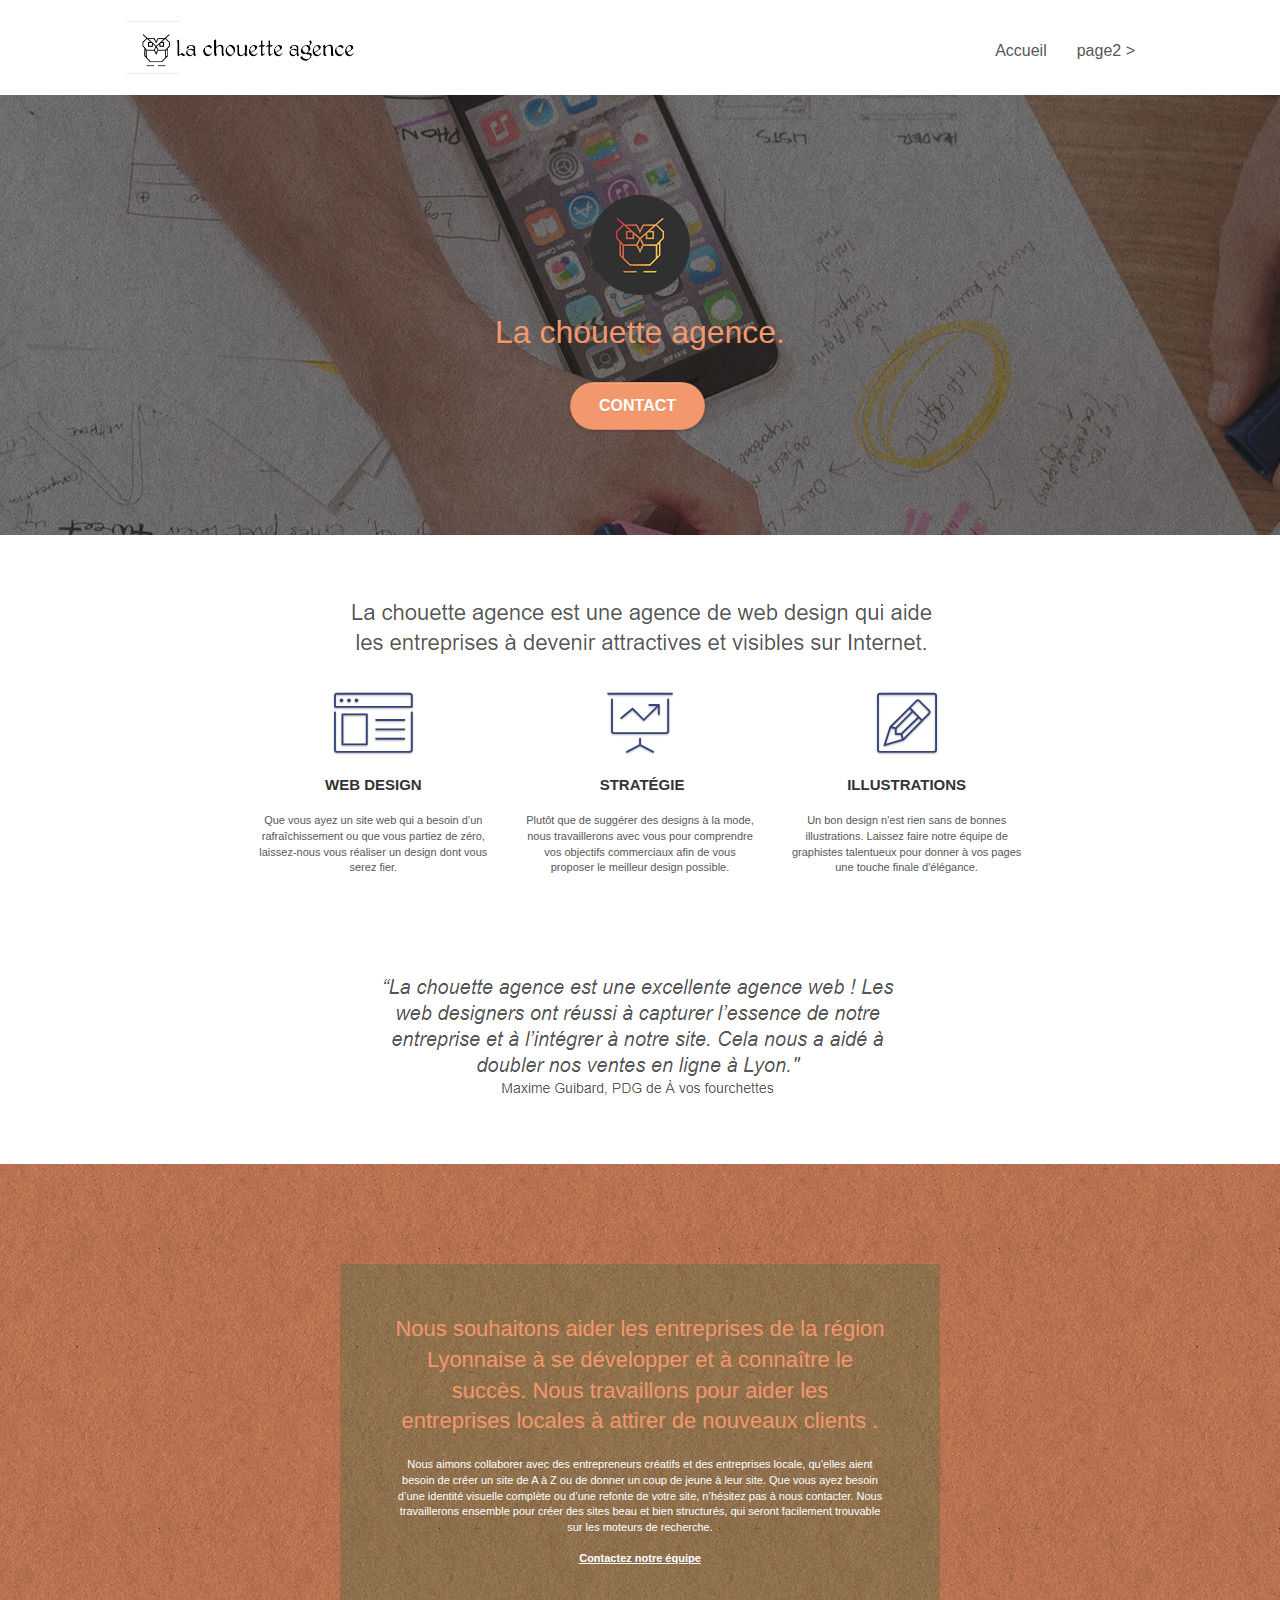
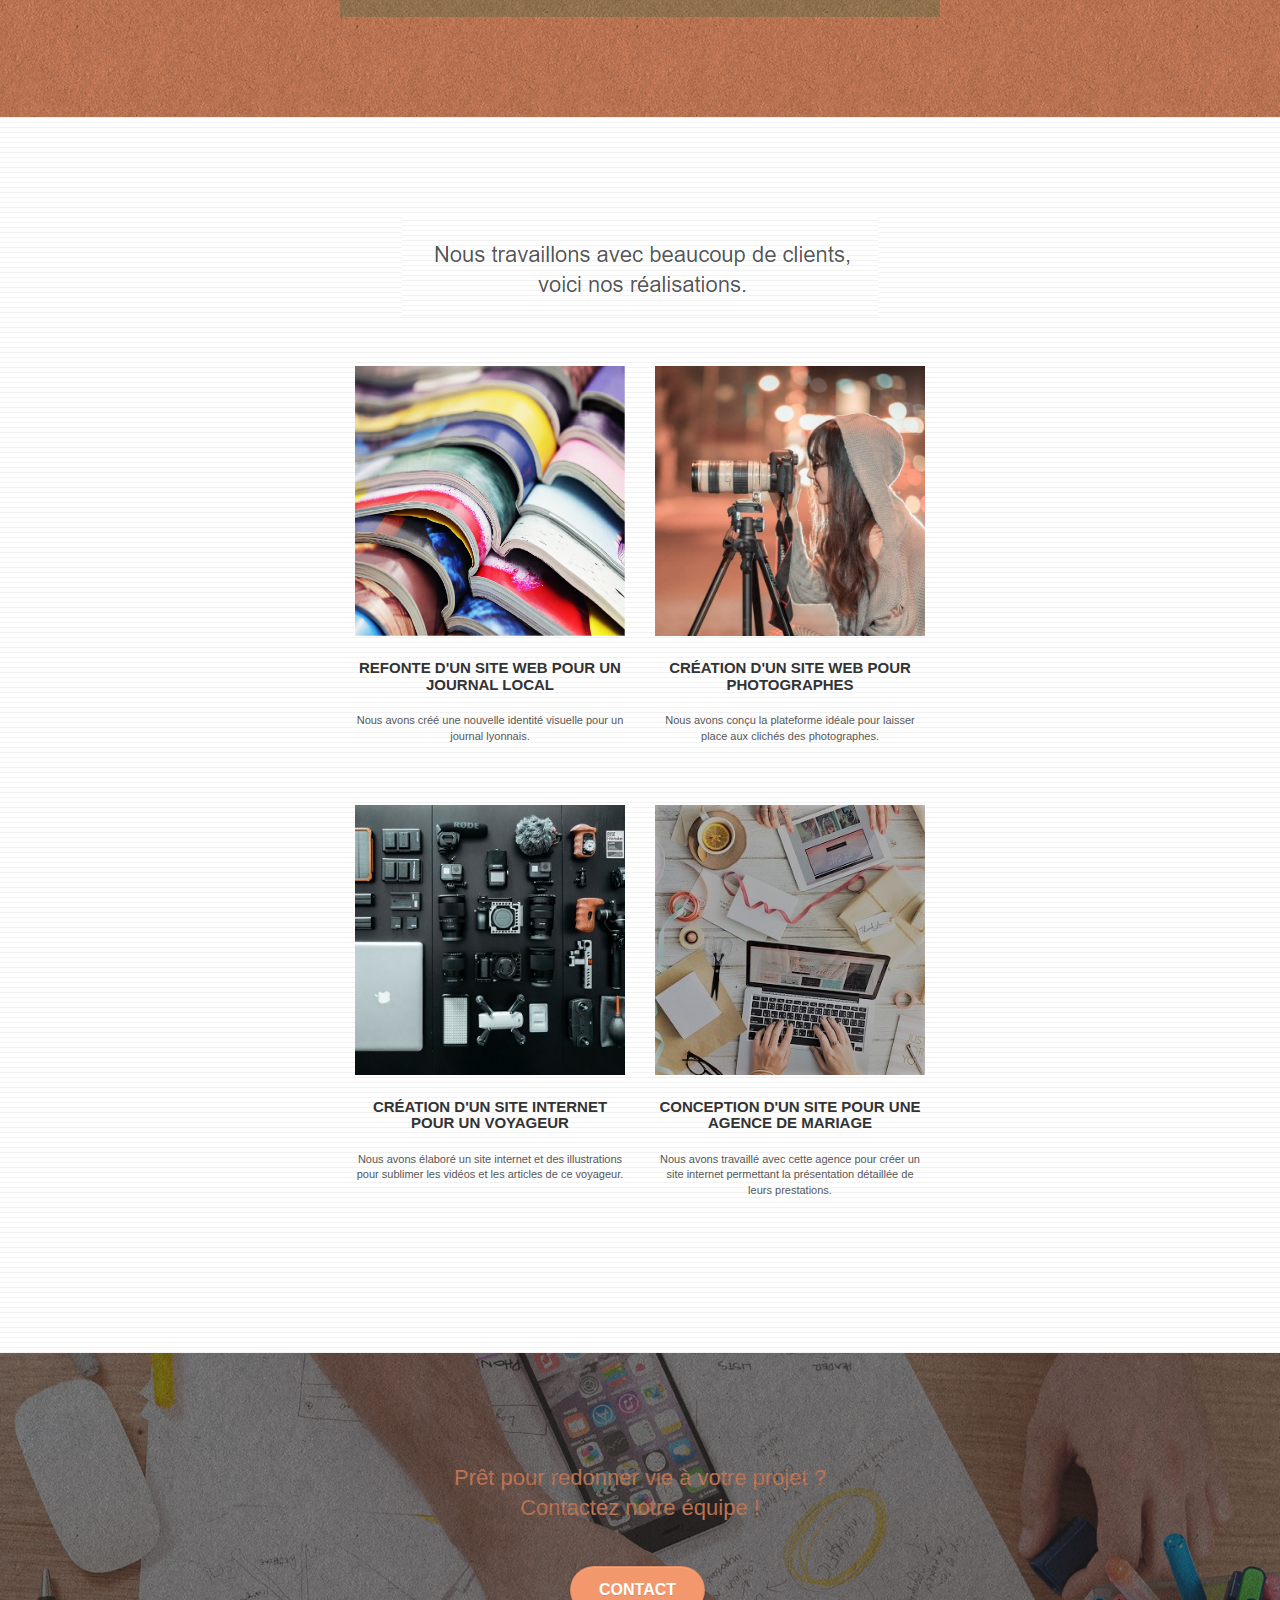
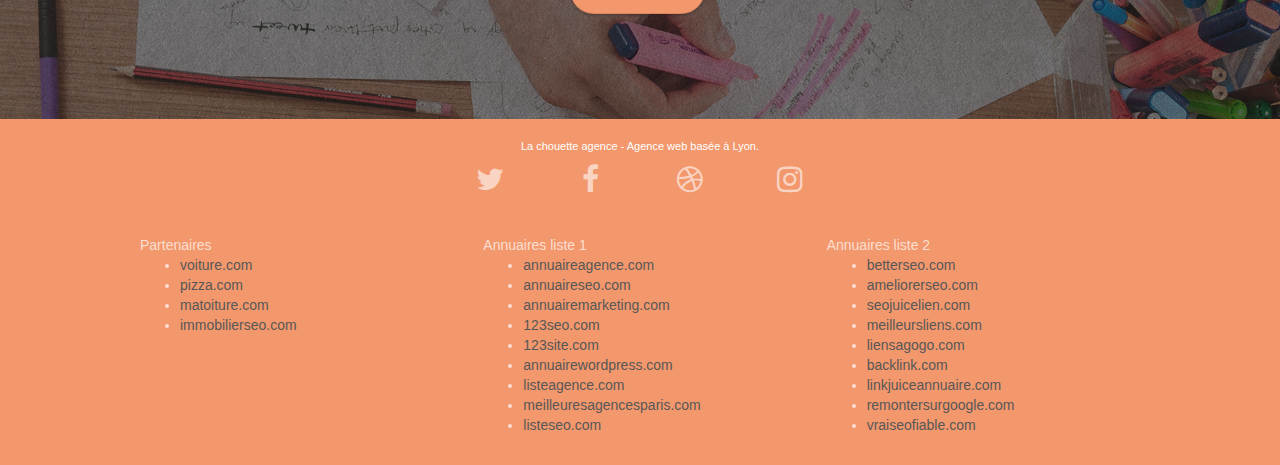
==== index.html @ df6744e2 "initialisation du projet existant" ====
<!doctype html>
<html lang="Default">
<head>
    <meta charset="utf-8">
    <meta name="keywords" content="seo, google, site web, site internet, agence design paris, agence design, agence design,agence design,agence design,agence design,agence design,agence design,agence design,agence design">
    <meta name="description" content="">
    <meta name="viewport" content="width=device-width, initial-scale=1.0, viewport-fit=cover">
    <link rel="shortcut icon" type="image/png" href="favicon.jpg">
    
	<link rel="stylesheet" type="text/css" href="./css/bootstrap.css">
	<link rel="stylesheet" type="text/css" href="style.css">
	<link rel="stylesheet" type="text/css" href="./css/font-awesome.css">
	<link rel="stylesheet" type="text/css" href="./css/et-line.css">
	
    
	<script src="./js/jquery-2.1.0.js"></script>
	<script src="./js/bootstrap.js"></script>
	<script src="./js/blocs.js"></script>
	<script src="./js/jquery.touchSwipe.js" defer></script>
	<script src="./js/gmaps.js"></script>

    <title>.</title>

    
<!-- Analytics -->
 
<!-- Analytics END -->
    
</head>
<body>
<!-- Principal conteneur -->
<div class="page-container">
    
<!-- bloc-0 -->
<div class="bloc bgc-white l-bloc " id="bloc-0">
	<div class="container bloc-sm">

		<nav class="navbar row">
			<div class="navbar-header">
				<div class="keywords" style="color:#cccccc;font-size:1px;">Agence web à paris, stratégie web, web design, illustrations, design de site web, site web, web, internet, site internet, site</div>
				<a class="navbar-brand" href="index.html"><img src="img/la-chouette-agence.png" alt="paris web design logo agence web meilleure agence" height="40" /></a>
				<div class="keywords" style="color:#cccccc;font-size:1px;">Agence web à paris, stratégie web, web design, illustrations, design de site web, site web, web, internet, site internet, site</div>
				<button id="nav-toggle" type="button" class="ui-navbar-toggle navbar-toggle" data-toggle="collapse" data-target=".navbar-1">
					<span class="sr-only">Toggle navigation</span><span class="icon-bar"></span><span class="icon-bar"></span><span class="icon-bar"></span>
				</button>
			</div>
			<div class="collapse navbar-collapse navbar-1 special-dropdown-nav">
				<ul class="site-navigation nav navbar-nav">
					<li>
						<a href="index.html">Accueil</a>
					</li>
					<li>
					</li>
					<li>
						<a href="page2.html">page2 &gt;</a>
					</li>
				</ul>
			</div>
		</nav>
	</div>
</div>
<!-- bloc-0 END -->

<!-- bloc-1-presentation -->
<div class="bloc bgc-dark-slate-blue bg-banniere d-bloc bg-t-edge bloc-bg-texture texture-paper b-parallax" id="bloc-1-hero">
	<div class="container bloc-lg">
		<div class="row tight-width-whitespace">
			<div class="col-sm-12">
				<img src="img/logo.png" class="center-block image-resize-mode" width="100" alt="La chouette agence, agence web paris, création logo paris" />
				<h1 class="text-center hero-bloc-text tc-white ">
					La chouette agence.
				</h1>
				<div class="text-center">
					<a href="page2.html" class="btn btn-lg btn-clean btn-rd cta-hero btn-atomic-tangerine" id="cta-hero">Contact</a>
				</div>
			</div>
		</div>
	</div>
</div>
<!-- bloc-1-presentation END -->

<!-- bloc-2-services -->
<div class="bloc bgc-white l-bloc" id="bloc-2-services">
	<div class="container bloc-md">
		<div class="row">
			<div class="col-sm-12 text-center">
				<img alt="agence web, agence web paris, web design paris, stratégie web" src="img/title.png" />
			</div>
		</div>
		<div class="row voffset-lg med-width-whitespace">
			<div class="col-sm-4">
				<div class="text-center">
					<span class="et-icon-browser sm-shadow icon-dark-slate-blue icons icon-lg"></span>
				</div>
				<h3 class="mg-md text-center">
					Web design
				</h3>
				<p class="text-center ">
					Que vous ayez un site web qui a besoin d&rsquo;un rafraîchissement ou que vous partiez de zéro, laissez-nous vous réaliser un design dont vous serez fier.
				</p>
			</div>
			<div class="col-sm-4">
				<div class="text-center">
					<span class="et-icon-presentation sm-shadow icon-dark-slate-blue icons icon-lg"></span>
				</div>
				<h3 class="mg-md text-center">
					&nbsp;Stratégie
				</h3>
				<p class="text-center ">
					Plutôt que de suggérer des designs à la mode, nous travaillerons avec vous pour comprendre vos objectifs commerciaux afin de vous proposer le meilleur design possible.<br>
				</p>
			</div>
			<div class="col-sm-4">
				<div class="text-center">
					<span class="et-icon-edit sm-shadow icon-dark-slate-blue icons icon-lg"></span>
				</div>
				<h3 class="mg-md text-center">
					Illustrations
				</h3>
				<p class="text-center ">
					Un bon design n'est rien sans de bonnes illustrations. Laissez faire notre équipe de graphistes talentueux pour donner à vos pages une touche finale d'élégance.
				</p>
			</div>
		</div>
		<div class="row voffset-lg voffset">
			<div class="col-xs-12 col-md-8 col-md-offset-2 text-center">
				<img alt="agence web, agence web paris, web design paris, stratégie web" src="img/citation.png" />

			</div>
		</div>
	</div>
</div>
<!-- bloc-2-services END -->

<!-- bloc-3-what-i-do -->
<div class="bloc tc-white bgc-atomic-tangerine bg-presentation d-bloc bloc-bg-texture texture-paper b-parallax" id="bloc-3-what-i-do">
	<div class="container bloc-lg">
		<div class="row tight-width-whitespace black-background">
			<div class="col-sm-12">
				<h2 class="mg-md text-center tc-white">
					Nous souhaitons aider les entreprises de la région Lyonnaise à se développer et à connaître le succès. Nous travaillons pour aider les entreprises locales à attirer de nouveaux clients .<br>
				</h2>
				<p class="text-center white">
					Nous aimons collaborer avec des entrepreneurs créatifs et des entreprises locale, qu’elles aient besoin de créer un site de A à Z ou de donner un coup de jeune à leur site. Que vous ayez besoin d’une identité visuelle complète ou d’une refonte de votre site, n’hésitez pas à nous contacter. Nous travaillerons ensemble pour créer des sites beau et bien structurés, qui seront facilement trouvable sur les moteurs de recherche. <br><br><a class="ltc-white bold-link" href="page2.html">Contactez notre équipe</a><br>
				</p>
			</div>
		</div>
	</div>
</div>
<!-- bloc-3-what-i-do END -->

<!-- bloc-4-portfolio -->
<div class="bloc bgc-white bg-lines-h2-bg bg-repeat l-bloc" id="bloc-4-portfolio">
	<div class="container bloc-lg">
		<div class="row">
			<div class="col-sm-12 text-center">
				<img alt="agence web, agence web paris, web design paris, stratégie web" src="img/title2.png" />
			</div>
		</div>
		<div class="row tight-width-whitespace portfolio-row">
			<div class="col-sm-6">
				<a href="#" data-lightbox="img/1.jpg" data-gallery-id="gallery-1" data-caption="Refonte d'un site web pour un journal local" data-frame="snapshot-lb"><img src="img/1.jpg" alt="paris web design logo agence web meilleure agence et refonte site web journal" class="img-responsive portfolio-thumb" /></a>
				<h3 class="mg-md text-center">
					Refonte d'un site web pour un journal local
				</h3>
				<p class="text-center">
					Nous avons créé une nouvelle identité visuelle pour un journal lyonnais.
				</p>
			</div>
			<div class="col-sm-6">
				<a href="#" data-lightbox="img/2.jpg" data-gallery-id="gallery-1" data-caption="Création d'un site web pour photographes" data-frame="snapshot-lb"><img src="img/2.jpg" class="img-responsive portfolio-thumb" alt="paris web design logo agence web meilleure agence, Création d'un site web pour photographes" /></a>
				<h3 class="mg-md text-center">
					Création d'un site web pour photographes
				</h3>
				<p class="text-center">
					Nous avons conçu la plateforme idéale pour laisser place aux clichés des photographes.
				</p>
			</div>
		</div>
		<div class="row tight-width-whitespace portfolio-row">
			<div class="col-sm-6">
				<a href="#" data-lightbox="img/3.bmp" data-gallery-id="gallery-1" data-caption="Création d'un site internet pour un voyageur" data-frame="snapshot-lb"><img src="img/3.bmp" class="img-responsive portfolio-thumb" alt="paris web design logo agence web meilleure agence, Création d'un site web pour voyageur"/></a>
				<h3 class="mg-md text-center">
					Création d'un site internet pour un voyageur
				</h3>
				<p class="text-center">
					Nous avons élaboré un site internet et des illustrations pour sublimer les vidéos et les articles de ce voyageur.
				</p>
			</div>
			<div class="col-sm-6">
				<a href="#" data-lightbox="img/4.bmp" data-gallery-id="gallery-1" data-caption="Conception d'un site pour une agence de mariage" data-frame="snapshot-lb"><img src="img/4.bmp" class="img-responsive portfolio-thumb" alt="paris web design logo agence web meilleure agence, Création d'un site web pour agence de mariage" /></a>
				<h3 class="mg-md text-center">
					Conception d'un site pour une agence de mariage
				</h3>
				<p class="text-center">
					Nous avons travaillé avec cette agence pour créer un site internet permettant la présentation détaillée de leurs prestations.
				</p>
			</div>
		</div>
	</div>
</div>
<!-- bloc-4-portfolio END -->

<!-- bloc-5-cta -->
<div class="bloc bgc-dark-slate-blue bg-banniere d-bloc bloc-bg-texture texture-paper" id="bloc-5-cta">
	<div class="container bloc-lg">
		<div class="row">
			<h2 class="mg-md text-center tc-white">
				Prêt pour redonner vie à votre projet ?<br>Contactez notre équipe !
			</h2>
			<div class="col-sm-12 text-center">
				<a href="page2.html" class="btn btn-atomic-tangerine btn-clean btn-rd btn-lg cta-hero">Contact</a>
			</div>
		</div>
	</div>
</div>
<!-- bloc-5-cta END -->

<!-- Footer - bloc-8 -->
<div class="bloc bgc-atomic-tangerine d-bloc" id="bloc-8">
	<div class="container bloc-sm">
		<div class="row">
			<div class="col-sm-12">
				<p class="text-center white">
					La chouette agence - Agence web basée à Lyon.<br>
				</p>
				<div class="row row-no-gutters social">
					<div class="col-sm-3">
						<div class="text-center">
							<a class="social" href="index.html"><span class="fa fa-twitter icon-md"></span></a>
						</div>
					</div>
					<div class="col-sm-3">
						<div class="text-center">
							<a class="social" href="index.html"><span class="fa fa-facebook icon-md"></span></a>
						</div>
					</div>
					<div class="col-sm-3">
						<div class="text-center">
							<a class="social" href="index.html"><span class="fa fa-dribbble icon-md"></span></a>
						</div>
					</div>
					<div class="col-sm-3">
						<div class="text-center">
							<a class="social" href="index.html"><span class="fa fa-instagram icon-md"></span></a>
						</div>
					</div>
					<div class="keywords" style="color:#F3976C;">Agence web à paris, stratégie web, web design, illustrations, design de site web, site web, web, internet, site internet, site</div>
				</div>
				<div class="row">
					<div class="col-sm-4">
						Partenaires
							<ul>
								<li><a href="voiture.com">voiture.com</a></li>
								<li><a href="pizza.com">pizza.com</a></li>
								<li><a href="matoiture.com">matoiture.com</a></li>
								<li><a href="immobilierseo.com">immobilierseo.com</a></li>
							</ul>		
					</div>
					<div class="col-sm-4">
						Annuaires liste 1
						<ul>
							<li><a href="annuaireagence.com">annuaireagence.com</a></li>
							<li><a href="annuaireseo.com">annuaireseo.com</a></li>
							<li><a href="annuairemarketing.com">annuairemarketing.com</a></li>
							<li><a href="123seoture.com">123seo.com</a></li>
							<li><a href="123site.com">123site.com</a></li>
							<li><a href="annuairewordpress.com">annuairewordpress.com</a></li>
							<li><a href="listeagence.com">listeagence.com</a></li>
							<li><a href="meilleuresagencesparis.com">meilleuresagencesparis.com</a></li>
							<li><a href="listeseo.com">listeseo.com</a></li>
						</ul>
					</div>
					<div class="col-sm-4">
						Annuaires liste 2
						<ul>
							<li><a href="betterseo.com">betterseo.com</a></li>
							<li><a href="ameliorerseo.com">ameliorerseo.com</a></li>
							<li><a href="seojuicelien.com">seojuicelien.com</a></li>
							<li><a href="meilleursliens.com">meilleursliens.com</a></li>
							<li><a href="liensagogo.com">liensagogo.com</a></li>
							<li><a href="backlink.com">backlink.com</a></li>
							<li><a href="linkjuiceannuaire.com">linkjuiceannuaire.com</a></li>
							<li><a href="remontersurgoogle.com">remontersurgoogle.com</a></li>
							<li><a href="vraiseofiable.com">vraiseofiable.com</a></li>
						</ul>
					</div>
				</div>
			</div>
		</div>
	</div>
</div>
<!-- Footer - bloc-8 END -->

</div>
<!-- Principal conteneur END -->
    

</body>
</html>
---- style.css ----
body {
    margin: 0;
    padding: 0;
    background: #FFF;
    overflow-x: hidden;
    -webkit-font-smoothing: antialiased;
    -moz-osx-font-smoothing: grayscale;
}

a,
button {
    transition: all .3s ease-in-out;
    outline: none!important;
}

a:hover {
    text-decoration: none;
    cursor: pointer;
}

#page-loading-blocs-notifaction {
    position: fixed;
    top: 0;
    bottom: 0;
    width: 100%;
    z-index: 100000;
    background: #FFFFFF url("img/pageload-spinner.gif") no-repeat center center;
}

.bloc {
    width: 100%;
    clear: both;
    background: 50% 50% no-repeat;
    padding: 0 50px;
    -webkit-background-size: cover;
    -moz-background-size: cover;
    -o-background-size: cover;
    background-size: cover;
    position: relative;
}

.bloc .container {
    padding-left: 0;
    padding-right: 0;
}

.bloc-lg {
    padding: 100px 50px;
}

.bloc-md {
    padding: 50px;
}

.bloc-sm {
    padding: 20px 50px;
}

.bg-center,
.bg-l-edge,
.bg-r-edge,
.bg-t-edge,
.bg-b-edge,
.bg-tl-edge,
.bg-bl-edge,
.bg-tr-edge,
.bg-br-edge,
.bg-repeat {
    -webkit-background-size: auto!important;
    -moz-background-size: auto!important;
    -o-background-size: auto!important;
    background-size: auto!important;
}

.bg-repeat {
    background: repeat;
}

.bg-t-edge {
    background: top no-repeat;
}

.bloc-bg-texture::before {
    content: "";
    background-size: 2px 2px;
    position: absolute;
    top: 0;
    bottom: 0;
    left: 0;
    right: 0;
}

.texture-paper::before {
    background: url("img/texture-paper.png");
    background-size: 280px 280px;
}

.b-parallax {
    background-attachment: fixed;
}

.d-bloc {
    color: rgba(255, 255, 255, .7);
}

.d-bloc button:hover {
    color: rgba(255, 255, 255, .9);
}

.d-bloc .icon-round,
.d-bloc .icon-square,
.d-bloc .icon-rounded,
.d-bloc .icon-semi-rounded-a,
.d-bloc .icon-semi-rounded-b {
    border-color: rgba(255, 255, 255, .9);
}

.d-bloc .divider-h span {
    border-color: rgba(255, 255, 255, .2);
}

.d-bloc .a-btn,
.d-bloc .navbar a,
.d-bloc .navbar-brand,
.d-bloc a .icon-sm,
.d-bloc a .icon-md,
.d-bloc a .icon-lg,
.d-bloc a .icon-xl,
.d-bloc h1 a,
.d-bloc h2 a,
.d-bloc h3 a,
.d-bloc h4 a,
.d-bloc h5 a,
.d-bloc h6 a,
.d-bloc p a {
    color: rgba(255, 255, 255, .6);
}

.d-bloc .a-btn:hover,
.d-bloc .navbar a:hover,
.d-bloc .navbar-brand:hover,
.d-bloc a:hover .icon-sm,
.d-bloc a:hover .icon-md,
.d-bloc a:hover .icon-lg,
.d-bloc a:hover .icon-xl,
.d-bloc h1 a:hover,
.d-bloc h2 a:hover,
.d-bloc h3 a:hover,
.d-bloc h4 a:hover,
.d-bloc h5 a:hover,
.d-bloc h6 a:hover,
.d-bloc p a:hover {
    color: rgba(255, 255, 255, 1);
}

.d-bloc .navbar-toggle .icon-bar {
    background: rgba(255, 255, 255, 1);
}

.d-bloc .btn-wire,
.d-bloc .btn-wire:hover {
    color: rgba(255, 255, 255, 1);
    border-color: rgba(255, 255, 255, 1);
}

.d-bloc .panel {
    color: rgba(0, 0, 0, .5);
}

.d-bloc .panel button:hover {
    color: rgba(0, 0, 0, .7);
}

.d-bloc .panel icon {
    border-color: rgba(0, 0, 0, .7);
}

.d-bloc .panel .divider-h span {
    border-color: rgba(0, 0, 0, .1);
}

.d-bloc .panel .a-btn {
    color: rgba(0, 0, 0, .6);
}

.d-bloc .panel .a-btn:hover {
    color: rgba(0, 0, 0, 1);
}

.d-bloc .panel .btn-wire,
.d-bloc .panel .btn-wire:hover {
    color: rgba(0, 0, 0, .7);
    border-color: rgba(0, 0, 0, .3);
}

.d-bloc .panel,
.l-bloc {
    color: rgba(0, 0, 0, .5);
}

.d-bloc .panel button:hover,
.l-bloc button:hover {
    color: rgba(0, 0, 0, .7);
}

.l-bloc .icon-round,
.l-bloc .icon-square,
.l-bloc .icon-rounded,
.l-bloc .icon-semi-rounded-a,
.l-bloc .icon-semi-rounded-b {
    border-color: rgba(0, 0, 0, .7);
}

.d-bloc .panel .divider-h span,
.l-bloc .divider-h span {
    border-color: rgba(0, 0, 0, .1);
}

.d-bloc .panel .a-btn,
.l-bloc .a-btn,
.l-bloc .navbar a,
.l-bloc .navbar-brand,
.l-bloc a .icon-sm,
.l-bloc a .icon-md,
.l-bloc a .icon-lg,
.l-bloc a .icon-xl,
.l-bloc h1 a,
.l-bloc h2 a,
.l-bloc h3 a,
.l-bloc h4 a,
.l-bloc h5 a,
.l-bloc h6 a,
.l-bloc p a {
    color: rgba(0, 0, 0, .6);
}

.d-bloc .panel .a-btn:hover,
.l-bloc .a-btn:hover,
.l-bloc .navbar a:hover,
.l-bloc .navbar-brand:hover,
.l-bloc a:hover .icon-sm,
.l-bloc a:hover .icon-md,
.l-bloc a:hover .icon-lg,
.l-bloc a:hover .icon-xl,
.l-bloc h1 a:hover,
.l-bloc h2 a:hover,
.l-bloc h3 a:hover,
.l-bloc h4 a:hover,
.l-bloc h5 a:hover,
.l-bloc h6 a:hover,
.l-bloc p a:hover {
    color: rgba(0, 0, 0, 1);
}

.l-bloc .navbar-toggle .icon-bar {
    color: rgba(0, 0, 0, .6);
}

.d-bloc .panel .btn-wire,
.d-bloc .panel .btn-wire:hover,
.l-bloc .btn-wire,
.l-bloc .btn-wire:hover {
    color: rgba(0, 0, 0, .7);
    border-color: rgba(0, 0, 0, .3);
}

.voffset {
    margin-top: 30px;
}

.voffset-lg {
    margin-top: 80px;
}

.row-no-gutters {
    margin-right: 0;
    margin-left: 0;
}

.row.row-no-gutters > [class^="col-"],
.row.row-no-gutters > [class*=" col-"] {
    padding-right: 0;
    padding-left: 0;
}

#bloc-1-hero h1 {
    font-size: 32px;
}

.navbar {
    margin-bottom: 0;
    z-index: 1;
}

.navbar-brand {
    height: auto;
    padding: 3px 15px;
    font-size: 25px;
    font-weight: normal;
    font-weight: 600;
    line-height: 44px;
}

.navbar-brand img {
    max-height: 200px;
    margin: 0 5px 0 0;
    display: inline;
}

.navbar-brand img[src$=svg] {
    min-width: 100px;
}

.nav-center .navbar-brand img {
    margin: 0;
}

.navbar .nav {
    padding-top: 2px;
    margin-right: -16px;
    float: right;
    z-index: 1;
}

.nav > li {
    float: left;
    margin-top: 4px;
    font-size: 16px;
}

.navbar-nav .open .dropdown-menu > li > a {
    text-align: inherit;
}

.nav > li a:hover,
.nav > li a:focus {
    background: transparent;
}

.navbar-toggle {
    margin: 10px 10px 0 0;
    border: 0px;
}

.navbar-toggle:hover {
    background: transparent!important;
}

.navbar-toggle .icon-bar {
    background-color: rgba(0, 0, 0, .5);
    width: 26px;
}

.nav-invert .navbar .nav {
    float: left;
}

.nav-invert .navbar-header,
.nav-invert .navbar-brand {
    float: right;
    position: relative;
    z-index: 2;
}

@media (min-width: 768px) {
    .site-navigation {
        position: absolute;
        top: 50%;
        right: 20px;
        transform: translate(0, -50%);
        -webkit-transform: translateY(-50%);
    }
    .nav > li .dropdown-menu a,
    .nav > li .dropdown-menu a:hover {
        color: #484848;
    }
    .nav-invert .site-navigation {
        left: 0;
        right: 0;
    }
    .nav-center {
        text-align: center;
    }
    .nav-center .navbar-header {
        width: 100%;
    }
    .nav-center .navbar-header,
    .nav-center .navbar-brand,
    .nav-center .nav > li {
        float: none;
        display: inline-block;
    }
    .nav-center .site-navigation {
        position: relative;
        width: 100%;
        right: 0;
        margin-right: 0px;
        margin-top: 20px;
    }
    .nav-center.mini-nav .navbar-toggle {
        float: none;
        margin: 10px auto 0;
    }
}

.nav > li > .dropdown a {
    background: none!important;
    display: block;
    padding: 14px 15px;
}

nav .caret {
    margin: 0 5px;
}

.dropdown-menu .dropdown-menu {
    top: -8px;
    left: 100%;
}

.dropdown-menu .dropmenu-flow-right {
    top: 100%;
    left: 0;
    margin-left: -1px;
    border-top-left-radius: 0;
    border-top-right-radius: 0;
}

.dropdown-menu .dropdown span {
    border: 4px solid black;
    border-top-color: transparent;
    border-right-color: transparent;
    border-bottom-color: transparent;
    margin: 6px -5px 0 0!important;
    float: right;
}

.mg-md {
    margin-top: 10px;
    margin-bottom: 20px;
}

.mg-lg {
    margin-top: 10px;
    margin-bottom: 40px;
}

.btn {
    margin: 0 5px 5px 0;
}

.btn.pull-right {
    margin: 0 0 5px 5px;
}

.btn-d,
.btn-d:hover,
.btn-d:focus {
    color: #FFF;
    background: rgba(0, 0, 0, .3);
}

button {
    outline: none!important;
}

.btn-rd {
    border-radius: 40px;
}

.btn-clean {
    border: 1px solid rgba(0, 0, 0, .08);
    border-bottom-color: rgba(0, 0, 0, .1);
    text-shadow: 0 1px 0 rgba(0, 0, 1, .1);
    box-shadow: 0 1px 3px rgba(0, 0, 1, .25), inset 0 1px 0 0 rgba(255, 255, 255, .15);
}

.icon-md {
    font-size: 30px!important;
}

.icon-lg {
    font-size: 60px!important;
}

.sm-shadow {
    text-shadow: 0 1px 2px rgba(0, 0, 0, .3);
}

.panel-sq,
.panel-sq .panel-heading,
.panel-sq .panel-footer {
    border-radius: 0;
}

.panel-rd {
    border-radius: 30px;
}

.panel-rd .panel-heading {
    border-radius: 29px 29px 0 0;
}

.panel-rd .panel-footer {
    border-radius: 0 0 29px 29px;
}

.form-control {
    border-color: rgba(0, 0, 0, .1);
    box-shadow: none;
}

.scrollToTop {
    width: 40px;
    height: 40px;
    position: fixed;
    bottom: 20px;
    right: 20px;
    opacity: 0;
    z-index: 500;
    transition: all .3s ease-in-out;
}

.scrollToTop span {
    margin-top: 6px;
}

.showScrollTop {
    font-size: 14px;
    opacity: 1;
}

a[data-lightbox] {
    position: relative;
    display: block;
    text-align: center;
}

a[data-lightbox]:hover::before {
    content: "+";
    font-family: "HelveticaNeue-Light", "Helvetica Neue Light", "Helvetica Neue", Helvetica, Arial;
    font-size: 32px;
    width: 50px;
    height: 50px;
    margin-left: -25px;
    border-radius: 50%;
    background: rgba(0, 0, 0, .6);
    color: #FFF;
    font-weight: 100;
    z-index: 1;
    position: absolute;
    top: 50%;
    transform: translateY(-50%);
    -webkit-transform: translateY(-50%);
}

a[data-lightbox]:hover img {
    opacity: 0.6;
    -webkit-animation-fill-mode: none;
    animation-fill-mode: none;
}

#lightbox-modal {
    display: flex;
    align-items: center;
}

#lightbox-modal .modal-dialog {
    width: 90%;
    max-width: 900px;
    margin: 0 auto 0;
}

#lightbox-modal .modal-dialog img {
    max-height: 90vh;
    margin: 0 auto;
}

.lightbox-caption {
    padding: 20px;
    color: #FFF;
    background: rgba(0, 0, 0, .5);
    position: absolute;
    left: 15px;
    right: 15px;
    bottom: 5px;
}

.close-lightbox {
    color: #FFF;
    font-size: 30px;
    position: absolute;
    top: 20px;
    right: 20px;
    z-index: 20;
    background: rgba(0, 0, 0, .5);
    border: none;
    line-height: 30px;
    padding: 0 9px 5px;
    opacity: 0.3;
}

.close-lightbox:hover,
.next-lightbox:hover,
.prev-lightbox:hover {
    opacity: 1.0;
    color: #FFF;
}

.next-lightbox,
.prev-lightbox {
    font-size: 20px;
    color: rgba(255, 255, 255, .9);
    background: rgba(0, 0, 0, .5);
    transition: all .2s ease-in-out;
    position: absolute;
    top: 45%;
    z-index: 1;
    opacity: 0.4;
}

.next-lightbox {
    padding: 6px 8px 1px 13px;
    right: 25px;
}

.prev-lightbox {
    padding: 6px 13px 1px 10px;
    left: 25px;
}

.snapshot-lb .modal-body {
    padding-bottom: 45px;
}

.snapshot-lb .lightbox-caption {
    padding: 0;
    color: rgba(0, 0, 0, .5);
    background: none;
}

h1,
h2,
h3,
h4,
h5,
h6,
p,
label,
.btn,
a {
    font-family: "helvetica";
    font-weight: 400;
    color: #575757!important;
}

.container {
    max-width: 1000px;
}

.hero-bloc-text {
    font-size: 38px;
}

.hero-bloc-text-sub {
    font-size: 36px;
}

.statement-bloc-text {
    line-height: 26px;
    font-style: italic;
    font-size: 20px;
    text-align: center;
    font-weight: lighter;
    max-width: 520px;
    margin: auto auto auto auto;
}

p {
    font-size: 11px;
}

.tight-width-whitespace {
    max-width: 600px;
    margin: auto auto auto auto;
}

.h1 {
    font-size: 20px;
    font-family: "Open Sans";
}

.cta-hero {
    margin-top: 22px;
    color: #FFFFFF!important;
    text-transform: uppercase;
    padding: 12px 28px 12px 28px;
    font-size: 16px;
    font-weight: 700;
}

.social {
    max-width: 400px;
    margin: auto auto auto auto;
}

h2 {
    font-size: 22px;
    line-height: 1.4em;
}

h3 {
    font-size: 15px;
    text-transform: uppercase;
    font-weight: 700;
    color: #333333!important;
}

.med-width-whitespace {
    max-width: 800px;
    margin: auto auto auto auto;
    box-shadow: 0px 0px 0px #000000;
}

h1 {
    color: #333333!important;
}

h4 {
    color: #333333!important;
}

.icons {
    margin-bottom: 14px;
    margin-top: 24px;
}

.white {
    color: #FFFFFF!important;
}

.portfolio-thumb {
    margin-bottom: 24px;
}

.portfolio-row {
    margin-bottom: 44px;
    margin-top: 50px;
}

.avatar {
    box-shadow: 0px 4px 9px rgba(0, 0, 0, 0.3);
}

.black-background {
    background-color: rgba(165, 147, 99, 0.7);
    padding: 40px 40px 40px 40px;
}

.bold-link {
    font-weight: 900;
    text-decoration: underline!important;
}

.bgc-white {
    background-color: #FFFFFF;
}

.bgc-dark-slate-blue {
    background-color: #364577;
}

.bgc-atomic-tangerine {
    background-color: #F3976C;
}

.tc-white {
    color: #F3976C!important;
}

.btn-atomic-tangerine {
    background: #F3976C;
    color: #FFFFFF!important;
}

.btn-atomic-tangerine:hover {
    background: #c27956!important;
    color: #FFFFFF!important;
}

.ltc-white {
    color: #FFFFFF!important;
}

.ltc-white:hover {
    color: #cccccc!important;
}

.ltc-atomic-tangerine {
    color: #F3976C!important;
}

.ltc-atomic-tangerine:hover {
    color: #c27956!important;
}

.icon-dark-slate-blue {
    color: #364577!important;
    border-color: #364577!important;
}

.bg-dots-bg {
    background-image: url("img/dots-bg.png");
}

.bg-lines-h2-bg {
    background-image: url("img/lines-h2-bg.png");
}

.bg-banniere {
    background-image: url("img/la-chouette-agence-banniere.jpg");
}

.bg-presentation {
    background-image: url("img/image-de-presentation.bmp");
}

@media (max-width: 1024px) {
    .bloc {
        padding-left: 20px;
        padding-right: 20px;
    }
    .bloc.full-width-bloc,
    .bloc-tile-2.full-width-bloc .container,
    .bloc-tile-3.full-width-bloc .container,
    .bloc-tile-4.full-width-bloc .container {
        padding-left: 0;
        padding-right: 0;
    }
}

@media (max-width: 992px) and (min-width: 768px) {
    .navbar .nav {
        max-width: 80%
    }
    .nav-center.navbar .nav {
        max-width: 100%
    }
}

@media only screen and (min-device-width: 768px) and (max-device-width: 1024px) and (orientation: landscape) {
    .b-parallax {
        background-attachment: scroll;
    }
}

@media only screen and (min-device-width: 1024px) and (max-device-width: 1366px) and (-webkit-min-device-pixel-ratio: 1.5) {
    .b-parallax {
        background-attachment: scroll;
    }
}

@media (max-width: 991px) {
    .container {
        width: 100%;
    }
    .b-parallax {
        background-attachment: scroll;
    }
    .page-container,
    #hero-bloc {
        overflow-x: hidden;
        position: relative;
    }
    .bloc {
        padding-left: constant(safe-area-inset-left);
        padding-right: constant(safe-area-inset-right);
    }
    .bloc-group,
    .bloc-group .bloc {
        display: block;
        width: 100%;
    }
    .bloc-fill-screen .fill-bloc-top-edge,
    .bloc-fill-screen .fill-bloc-bottom-edge {
        padding: 0 20px;
        padding-left: constant(safe-area-inset-left);
        padding-right: constant(safe-area-inset-right);
    }
}

@media (max-width: 767px) {
    .page-container {
        overflow-x: hidden;
        position: relative;
    }
    h1,
    h2,
    h3,
    h4,
    h5,
    h6,
    p,
    #disqus_thread {
        padding-left: 10px!important;
        padding-right: 10px!important;
    }
    .b-parallax {
        background-attachment: scroll;
    }
    .navbar .nav {
        padding-top: 0;
        border-top: 1px solid rgba(0, 0, 0, .2);
        float: none!important;
    }
    .navbar.row {
        margin-left: 0;
        margin-right: 0;
    }
    .site-navigation {
        position: inherit;
        transform: none;
        -webkit-transform: none;
        -ms-transform: none;
    }
    .nav > li {
        margin-top: 0;
        border-bottom: 1px solid rgba(0, 0, 0, .1);
        background: rgba(0, 0, 0, .05);
        text-align: left;
        padding-left: 15px;
        width: 100%;
    }
    .nav > li:hover {
        background: rgba(0, 0, 0, .08);
    }
    .dropdown .dropdown a .caret {
        float: none;
        margin: 5px 0 0 10px!important;
        border: 4px solid black;
        border-bottom-color: transparent;
        border-right-color: transparent;
        border-left-color: transparent;
    }
    #hero-bloc .navbar .nav {
        background: rgba(0, 0, 0, .8);
    }
    #hero-bloc .navbar .nav a {
        color: rgba(255, 255, 255, .6);
    }
    .hero {
        padding: 50px 0;
    }
    .hero-nav {
        left: -1px;
        right: -1px;
    }
    .navbar-collapse {
        padding: 0;
        overflow-x: hidden;
        -webkit-box-shadow: none;
        box-shadow: none;
    }
    .navbar-brand img {
        max-height: 40px;
        width: auto;
    }
    .nav-invert .navbar-header {
        float: none;
        width: 100%;
    }
    .nav-invert .navbar-toggle {
        float: left;
        margin-left: 10px;
    }
    .bloc {
        padding-left: 0;
        padding-right: 0;
    }
    .bloc-xxl,
    .bloc-xl,
    .bloc-lg {
        padding: 40px 0;
    }
    .bloc-sm,
    .bloc-md {
        padding-left: 0;
        padding-right: 0;
    }
    .bloc-tile-2 .container,
    .bloc-tile-3 .container,
    .bloc-tile-4 .container,
    .bloc-fill-screen .fill-bloc-top-edge,
    .bloc-fill-screen .fill-bloc-bottom-edge {
        padding-left: 0;
        padding-right: 0;
    }
    .a-block {
        padding: 0 10px;
    }
    .btn-dwn {
        display: none;
    }
    .voffset {
        margin-top: 5px;
    }
    .voffset-md {
        margin-top: 20px;
    }
    .voffset-lg {
        margin-top: 30px;
    }
    form {
        padding: 5px;
    }
    .close-lightbox {
        display: inline-block;
    }
    .blocsapp-device-iphone5 {
        background-size: 216px 425px;
        padding-top: 60px;
        width: 216px;
        height: 425px;
    }
    .blocsapp-device-iphone5 img {
        width: 180px;
        height: 320px;
    }
}

@media (max-width: 400px) {
    .bloc {
        padding-left: 0;
        padding-right: 0;
    }
}

@media (max-width: 767px) {
    .bloc-mob-center-text {
        text-align: center;
    }
}
---- css/et-line.css ----
@font-face {
    font-family: et-line;
    src: url(../fonts/et-line.eot);
    src: url(../fonts/et-line.eot?#iefix) format('embedded-opentype'), url(../fonts/et-line.woff) format('woff'), url(../fonts/et-line.ttf) format('truetype'), url(../fonts/et-line.svg#et-line) format('svg');
    font-weight: 400;
    font-style: normal
}

.et-icon-adjustments,
.et-icon-alarmclock,
.et-icon-anchor,
.et-icon-aperture,
.et-icon-attachment,
.et-icon-bargraph,
.et-icon-basket,
.et-icon-beaker,
.et-icon-bike,
.et-icon-book-open,
.et-icon-briefcase,
.et-icon-browser,
.et-icon-calendar,
.et-icon-camera,
.et-icon-caution,
.et-icon-chat,
.et-icon-circle-compass,
.et-icon-clipboard,
.et-icon-clock,
.et-icon-cloud,
.et-icon-compass,
.et-icon-desktop,
.et-icon-dial,
.et-icon-document,
.et-icon-documents,
.et-icon-download,
.et-icon-dribbble,
.et-icon-edit,
.et-icon-envelope,
.et-icon-expand,
.et-icon-facebook,
.et-icon-flag,
.et-icon-focus,
.et-icon-gears,
.et-icon-genius,
.et-icon-gift,
.et-icon-global,
.et-icon-globe,
.et-icon-googleplus,
.et-icon-grid,
.et-icon-happy,
.et-icon-hazardous,
.et-icon-heart,
.et-icon-hotairballoon,
.et-icon-hourglass,
.et-icon-key,
.et-icon-laptop,
.et-icon-layers,
.et-icon-lifesaver,
.et-icon-lightbulb,
.et-icon-linegraph,
.et-icon-linkedin,
.et-icon-lock,
.et-icon-magnifying-glass,
.et-icon-map,
.et-icon-map-pin,
.et-icon-megaphone,
.et-icon-mic,
.et-icon-mobile,
.et-icon-newspaper,
.et-icon-notebook,
.et-icon-paintbrush,
.et-icon-paperclip,
.et-icon-pencil,
.et-icon-phone,
.et-icon-picture,
.et-icon-pictures,
.et-icon-piechart,
.et-icon-presentation,
.et-icon-pricetags,
.et-icon-printer,
.et-icon-profile-female,
.et-icon-profile-male,
.et-icon-puzzle,
.et-icon-quote,
.et-icon-recycle,
.et-icon-refresh,
.et-icon-ribbon,
.et-icon-rss,
.et-icon-sad,
.et-icon-scissors,
.et-icon-scope,
.et-icon-search,
.et-icon-shield,
.et-icon-speedometer,
.et-icon-strategy,
.et-icon-streetsign,
.et-icon-tablet,
.et-icon-target,
.et-icon-telescope,
.et-icon-toolbox,
.et-icon-tools,
.et-icon-tools-2,
.et-icon-trophy,
.et-icon-tumblr,
.et-icon-twitter,
.et-icon-upload,
.et-icon-video,
.et-icon-wallet,
.et-icon-wine {
    font-family: et-line;
    speak: none;
    font-style: normal;
    font-weight: 400;
    font-variant: normal;
    text-transform: none;
    line-height: 1;
    -webkit-font-smoothing: antialiased;
    -moz-osx-font-smoothing: grayscale;
    display: inline-block
}

.et-icon-mobile:before {
    content: "\e000"
}

.et-icon-laptop:before {
    content: "\e001"
}

.et-icon-desktop:before {
    content: "\e002"
}

.et-icon-tablet:before {
    content: "\e003"
}

.et-icon-phone:before {
    content: "\e004"
}

.et-icon-document:before {
    content: "\e005"
}

.et-icon-documents:before {
    content: "\e006"
}

.et-icon-search:before {
    content: "\e007"
}

.et-icon-clipboard:before {
    content: "\e008"
}

.et-icon-newspaper:before {
    content: "\e009"
}

.et-icon-notebook:before {
    content: "\e00a"
}

.et-icon-book-open:before {
    content: "\e00b"
}

.et-icon-browser:before {
    content: "\e00c"
}

.et-icon-calendar:before {
    content: "\e00d"
}

.et-icon-presentation:before {
    content: "\e00e"
}

.et-icon-picture:before {
    content: "\e00f"
}

.et-icon-pictures:before {
    content: "\e010"
}

.et-icon-video:before {
    content: "\e011"
}

.et-icon-camera:before {
    content: "\e012"
}

.et-icon-printer:before {
    content: "\e013"
}

.et-icon-toolbox:before {
    content: "\e014"
}

.et-icon-briefcase:before {
    content: "\e015"
}

.et-icon-wallet:before {
    content: "\e016"
}

.et-icon-gift:before {
    content: "\e017"
}

.et-icon-bargraph:before {
    content: "\e018"
}

.et-icon-grid:before {
    content: "\e019"
}

.et-icon-expand:before {
    content: "\e01a"
}

.et-icon-focus:before {
    content: "\e01b"
}

.et-icon-edit:before {
    content: "\e01c"
}

.et-icon-adjustments:before {
    content: "\e01d"
}

.et-icon-ribbon:before {
    content: "\e01e"
}

.et-icon-hourglass:before {
    content: "\e01f"
}

.et-icon-lock:before {
    content: "\e020"
}

.et-icon-megaphone:before {
    content: "\e021"
}

.et-icon-shield:before {
    content: "\e022"
}

.et-icon-trophy:before {
    content: "\e023"
}

.et-icon-flag:before {
    content: "\e024"
}

.et-icon-map:before {
    content: "\e025"
}

.et-icon-puzzle:before {
    content: "\e026"
}

.et-icon-basket:before {
    content: "\e027"
}

.et-icon-envelope:before {
    content: "\e028"
}

.et-icon-streetsign:before {
    content: "\e029"
}

.et-icon-telescope:before {
    content: "\e02a"
}

.et-icon-gears:before {
    content: "\e02b"
}

.et-icon-key:before {
    content: "\e02c"
}

.et-icon-paperclip:before {
    content: "\e02d"
}

.et-icon-attachment:before {
    content: "\e02e"
}

.et-icon-pricetags:before {
    content: "\e02f"
}

.et-icon-lightbulb:before {
    content: "\e030"
}

.et-icon-layers:before {
    content: "\e031"
}

.et-icon-pencil:before {
    content: "\e032"
}

.et-icon-tools:before {
    content: "\e033"
}

.et-icon-tools-2:before {
    content: "\e034"
}

.et-icon-scissors:before {
    content: "\e035"
}

.et-icon-paintbrush:before {
    content: "\e036"
}

.et-icon-magnifying-glass:before {
    content: "\e037"
}

.et-icon-circle-compass:before {
    content: "\e038"
}

.et-icon-linegraph:before {
    content: "\e039"
}

.et-icon-mic:before {
    content: "\e03a"
}

.et-icon-strategy:before {
    content: "\e03b"
}

.et-icon-beaker:before {
    content: "\e03c"
}

.et-icon-caution:before {
    content: "\e03d"
}

.et-icon-recycle:before {
    content: "\e03e"
}

.et-icon-anchor:before {
    content: "\e03f"
}

.et-icon-profile-male:before {
    content: "\e040"
}

.et-icon-profile-female:before {
    content: "\e041"
}

.et-icon-bike:before {
    content: "\e042"
}

.et-icon-wine:before {
    content: "\e043"
}

.et-icon-hotairballoon:before {
    content: "\e044"
}

.et-icon-globe:before {
    content: "\e045"
}

.et-icon-genius:before {
    content: "\e046"
}

.et-icon-map-pin:before {
    content: "\e047"
}

.et-icon-dial:before {
    content: "\e048"
}

.et-icon-chat:before {
    content: "\e049"
}

.et-icon-heart:before {
    content: "\e04a"
}

.et-icon-cloud:before {
    content: "\e04b"
}

.et-icon-upload:before {
    content: "\e04c"
}

.et-icon-download:before {
    content: "\e04d"
}

.et-icon-target:before {
    content: "\e04e"
}

.et-icon-hazardous:before {
    content: "\e04f"
}

.et-icon-piechart:before {
    content: "\e050"
}

.et-icon-speedometer:before {
    content: "\e051"
}

.et-icon-global:before {
    content: "\e052"
}

.et-icon-compass:before {
    content: "\e053"
}

.et-icon-lifesaver:before {
    content: "\e054"
}

.et-icon-clock:before {
    content: "\e055"
}

.et-icon-aperture:before {
    content: "\e056"
}

.et-icon-quote:before {
    content: "\e057"
}

.et-icon-scope:before {
    content: "\e058"
}

.et-icon-alarmclock:before {
    content: "\e059"
}

.et-icon-refresh:before {
    content: "\e05a"
}

.et-icon-happy:before {
    content: "\e05b"
}

.et-icon-sad:before {
    content: "\e05c"
}

.et-icon-facebook:before {
    content: "\e05d"
}

.et-icon-twitter:before {
    content: "\e05e"
}

.et-icon-googleplus:before {
    content: "\e05f"
}

.et-icon-rss:before {
    content: "\e060"
}

.et-icon-tumblr:before {
    content: "\e061"
}

.et-icon-linkedin:before {
    content: "\e062"
}

.et-icon-dribbble:before {
    content: "\e063"
}
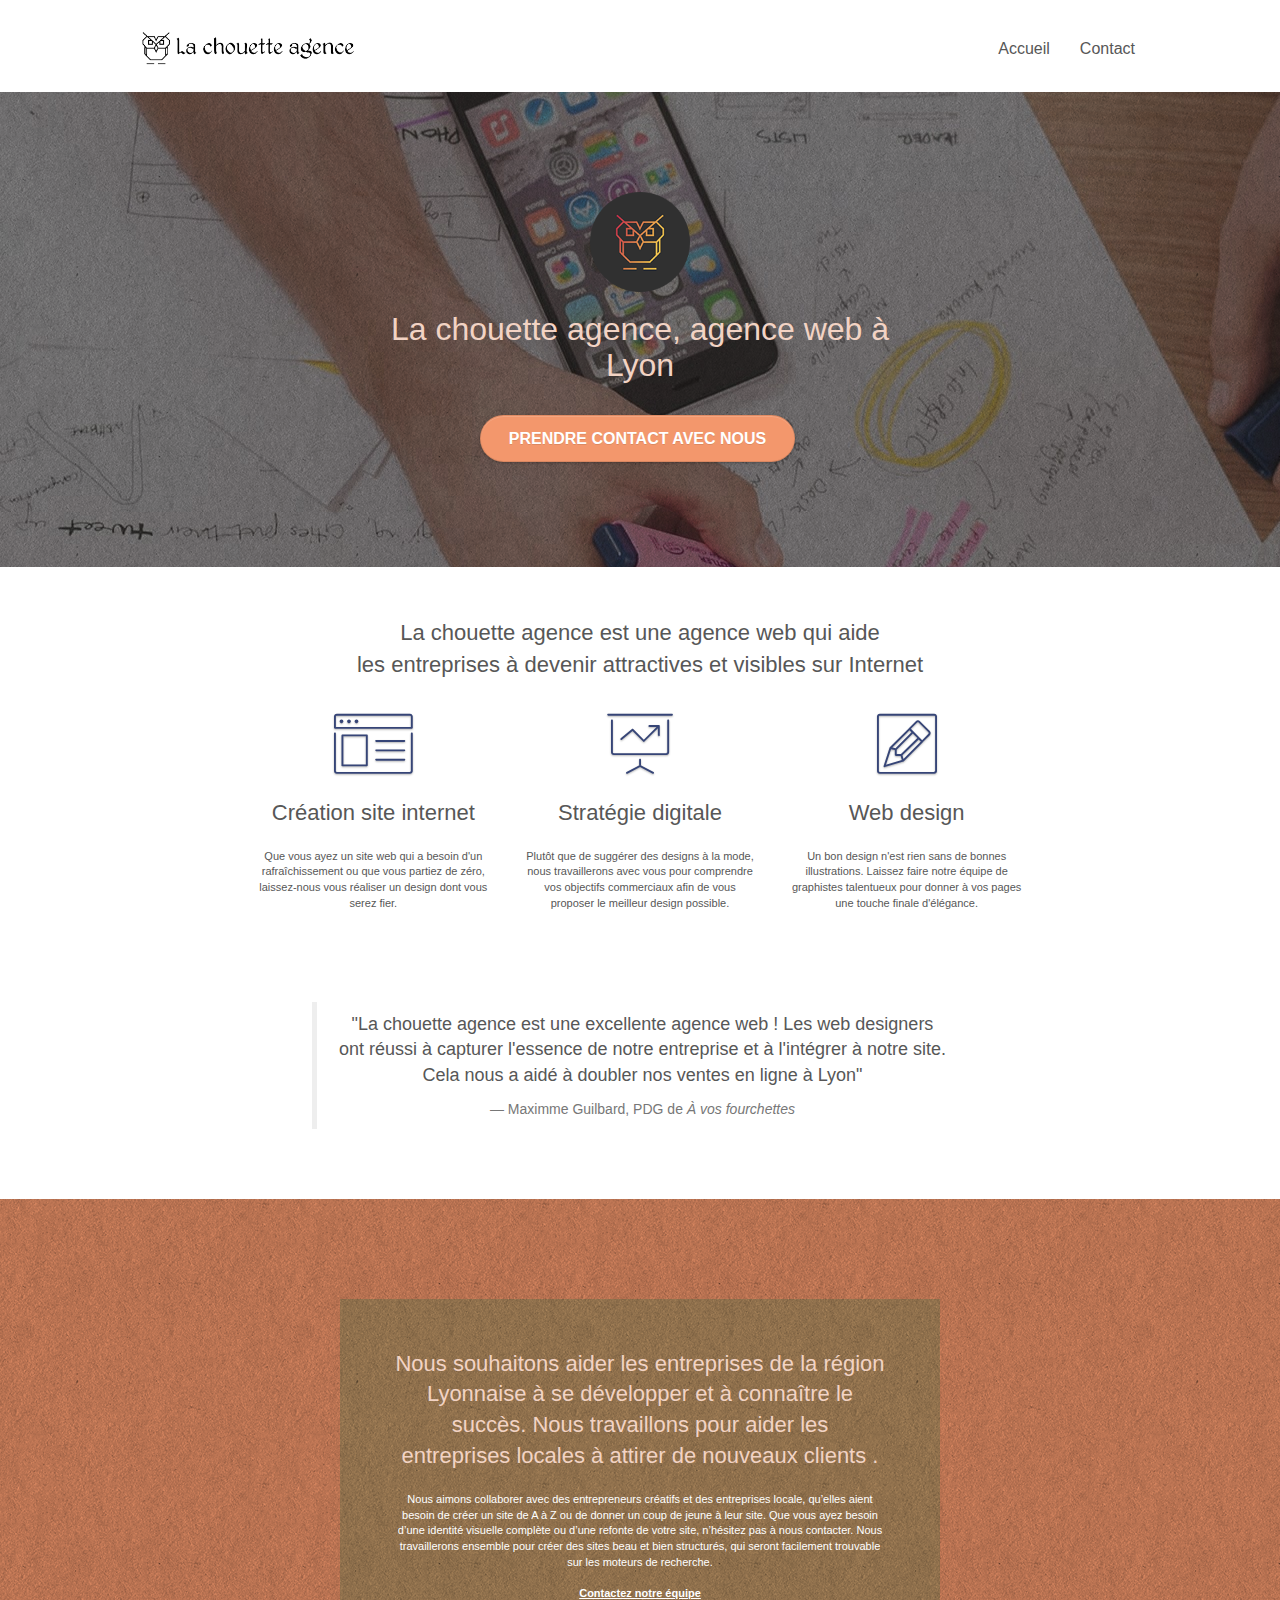
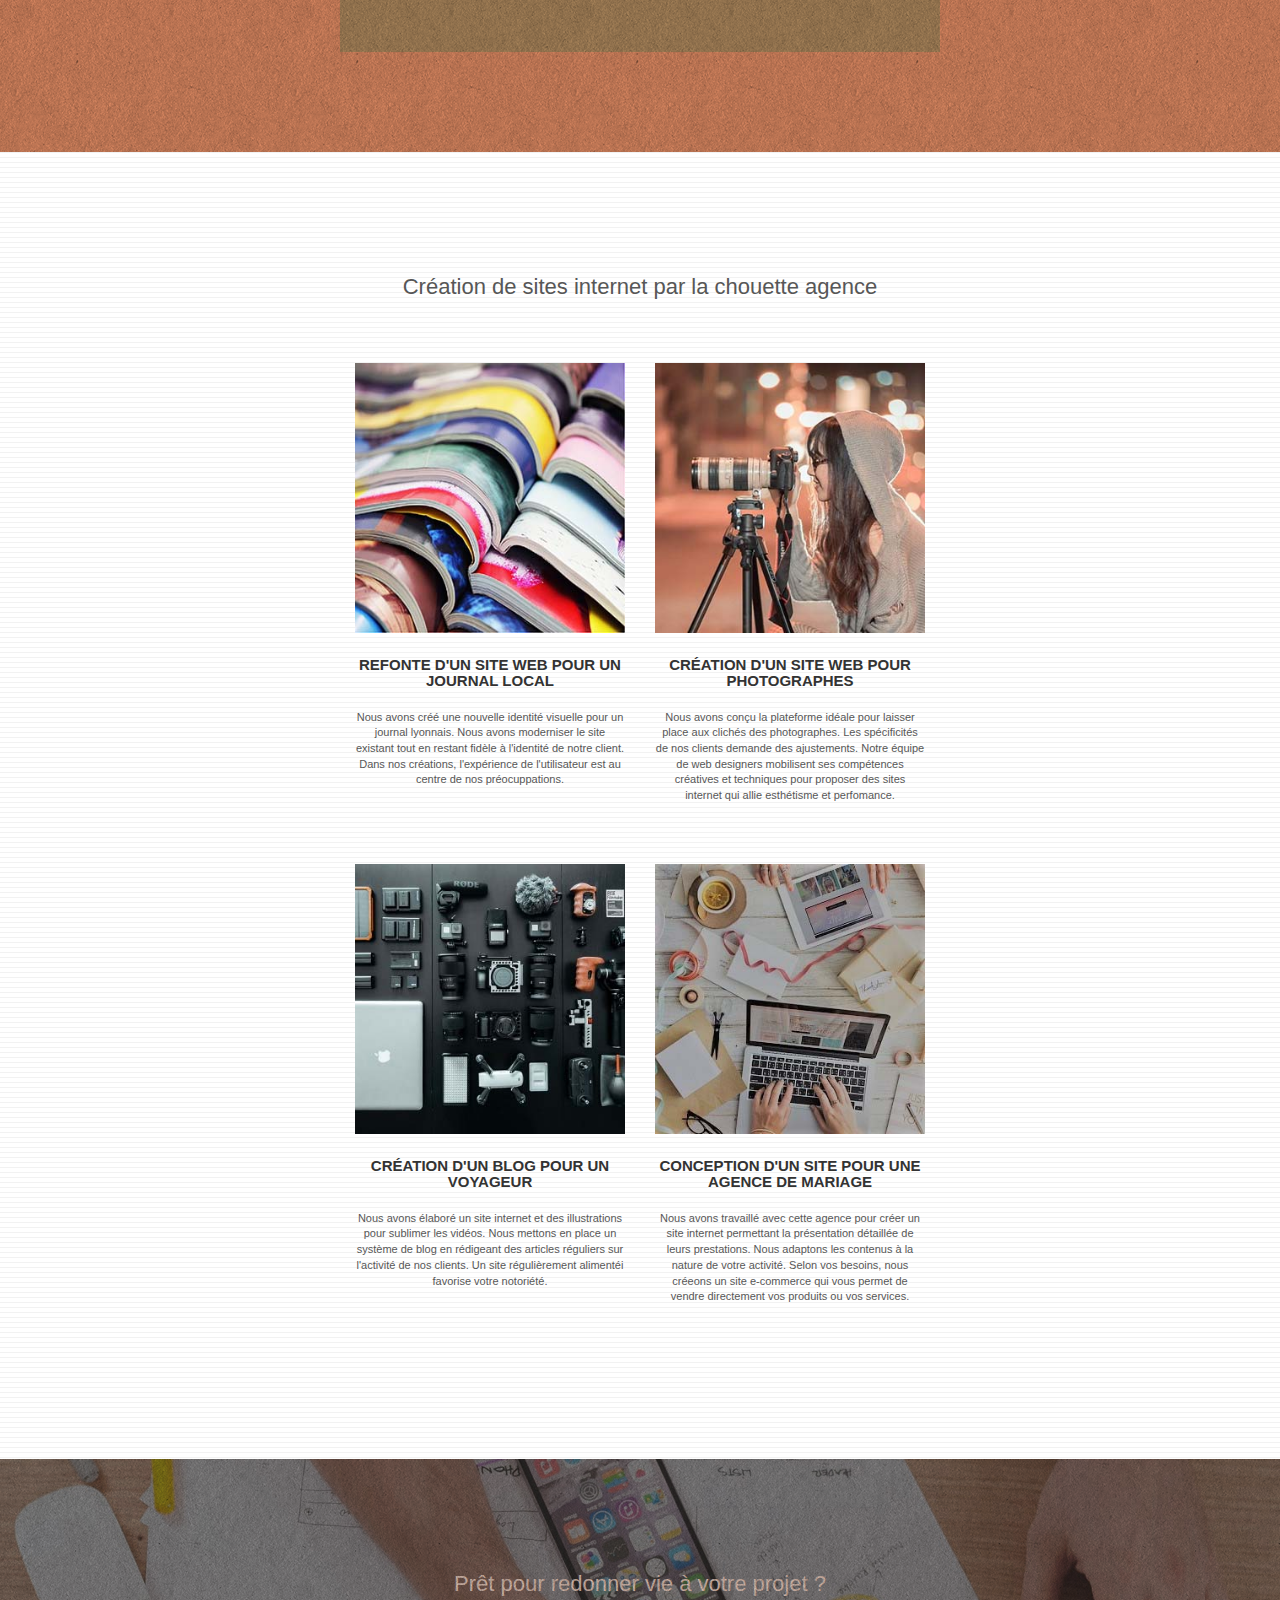
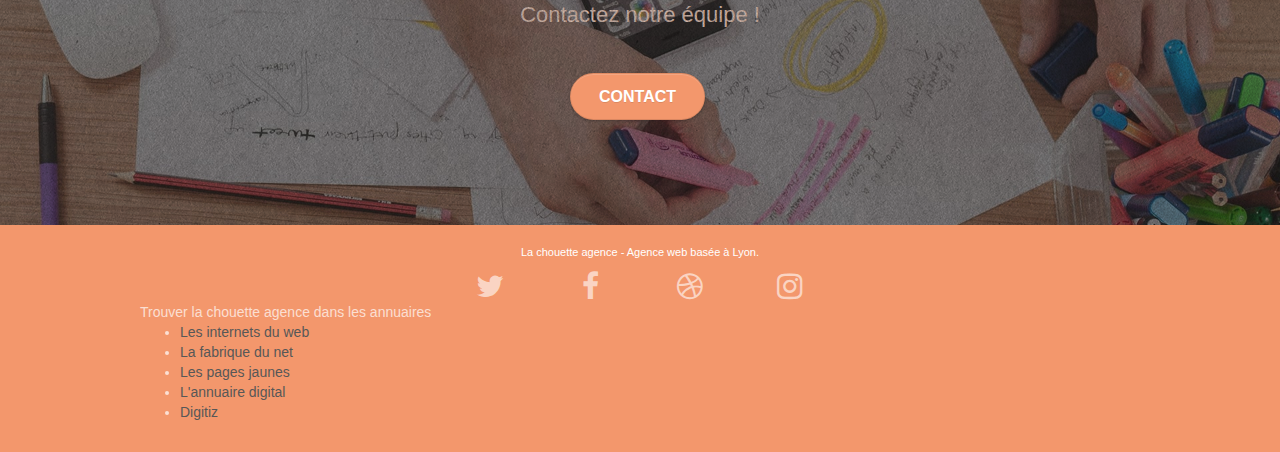
==== commit b09443eb: "optimisation du site internet (images, balises, textes)" ====
--- a/index.html
+++ b/index.html
@@ -1,29 +1,24 @@
 <!doctype html>
-<html lang="Default">
+<html lang="fr">
 <head>
-    <meta charset="utf-8">
-    <meta name="keywords" content="seo, google, site web, site internet, agence design paris, agence design, agence design,agence design,agence design,agence design,agence design,agence design,agence design,agence design">
-    <meta name="description" content="">
-    <meta name="viewport" content="width=device-width, initial-scale=1.0, viewport-fit=cover">
+	<meta charset="utf-8">
+	<title>La Chouette agence, agence web design à Lyon</title>
+    <meta name="description" content="Prêt à conquérir le web et à développer vous image de marque ? Sans la bonne agence web, la qualité de vos services ne suffisent pas. Pour que votre attractivité et votre visibilité vous apportent la notoriété que vous méritez, la chouette agence prend le relais. ">
+	<meta name="viewport" content="width=device-width, initial-scale=1.0, viewport-fit=cover">
+	<meta name="robots" content="index, follow"/>
     <link rel="shortcut icon" type="image/png" href="favicon.jpg">
-    
 	<link rel="stylesheet" type="text/css" href="./css/bootstrap.css">
 	<link rel="stylesheet" type="text/css" href="style.css">
 	<link rel="stylesheet" type="text/css" href="./css/font-awesome.css">
-	<link rel="stylesheet" type="text/css" href="./css/et-line.css">
-	
-    
-	<script src="./js/jquery-2.1.0.js"></script>
-	<script src="./js/bootstrap.js"></script>
-	<script src="./js/blocs.js"></script>
-	<script src="./js/jquery.touchSwipe.js" defer></script>
-	<script src="./js/gmaps.js"></script>
-
-    <title>.</title>
-
-    
-<!-- Analytics -->
- 
+	<link rel="stylesheet" type="text/css" href="./css/et-line.css">  
+ <!-- Global site tag (gtag.js) - Google Analytics -->
+	<script async src="https://www.googletagmanager.com/gtag/js?id=UA-138057228-2"></script>
+	<script>
+		window.dataLayer = window.dataLayer || [];
+  		function gtag(){dataLayer.push(arguments);}
+  		gtag('js', new Date());
+		gtag('config', 'UA-138057228-2');
+	</script>
 <!-- Analytics END -->
     
 </head>
@@ -34,14 +29,16 @@
 <!-- bloc-0 -->
 <div class="bloc bgc-white l-bloc " id="bloc-0">
 	<div class="container bloc-sm">
-
 		<nav class="navbar row">
 			<div class="navbar-header">
-				<div class="keywords" style="color:#cccccc;font-size:1px;">Agence web à paris, stratégie web, web design, illustrations, design de site web, site web, web, internet, site internet, site</div>
-				<a class="navbar-brand" href="index.html"><img src="img/la-chouette-agence.png" alt="paris web design logo agence web meilleure agence" height="40" /></a>
-				<div class="keywords" style="color:#cccccc;font-size:1px;">Agence web à paris, stratégie web, web design, illustrations, design de site web, site web, web, internet, site internet, site</div>
+				<a class="navbar-brand" href="index.html">
+					<img src="img/la-chouette-agence.png" alt="logo du header de la chouette agence" height="40" />
+				</a>
 				<button id="nav-toggle" type="button" class="ui-navbar-toggle navbar-toggle" data-toggle="collapse" data-target=".navbar-1">
-					<span class="sr-only">Toggle navigation</span><span class="icon-bar"></span><span class="icon-bar"></span><span class="icon-bar"></span>
+					<span class="sr-only"></span>
+					<span class="icon-bar"></span>
+					<span class="icon-bar"></span>
+					<span class="icon-bar"></span>
 				</button>
 			</div>
 			<div class="collapse navbar-collapse navbar-1 special-dropdown-nav">
@@ -50,9 +47,7 @@
 						<a href="index.html">Accueil</a>
 					</li>
 					<li>
-					</li>
-					<li>
-						<a href="page2.html">page2 &gt;</a>
+						<a href="contact.html">Contact</a>
 					</li>
 				</ul>
 			</div>
@@ -66,12 +61,12 @@
 	<div class="container bloc-lg">
 		<div class="row tight-width-whitespace">
 			<div class="col-sm-12">
-				<img src="img/logo.png" class="center-block image-resize-mode" width="100" alt="La chouette agence, agence web paris, création logo paris" />
+				<img src="img/logo_chouette_agence.png" class="center-block image-resize-mode" width="100" alt="logo de la chouette agence" />
 				<h1 class="text-center hero-bloc-text tc-white ">
-					La chouette agence.
+					La chouette agence, agence web à Lyon
 				</h1>
 				<div class="text-center">
-					<a href="page2.html" class="btn btn-lg btn-clean btn-rd cta-hero btn-atomic-tangerine" id="cta-hero">Contact</a>
+					<a href="contact.html" class="btn btn-lg btn-clean btn-rd cta-hero btn-atomic-tangerine" id="cta-hero">Prendre contact avec nous</a>
 				</div>
 			</div>
 		</div>
@@ -84,7 +79,11 @@
 	<div class="container bloc-md">
 		<div class="row">
 			<div class="col-sm-12 text-center">
-				<img alt="agence web, agence web paris, web design paris, stratégie web" src="img/title.png" />
+				<p style="font-size: 22px;">
+					La chouette agence est une agence web qui aide
+					<br>
+					 les entreprises à devenir attractives et visibles sur Internet
+				</p>
 			</div>
 		</div>
 		<div class="row voffset-lg med-width-whitespace">
@@ -92,20 +91,20 @@
 				<div class="text-center">
 					<span class="et-icon-browser sm-shadow icon-dark-slate-blue icons icon-lg"></span>
 				</div>
-				<h3 class="mg-md text-center">
-					Web design
-				</h3>
+				<h2 class="mg-md text-center">
+					 Création site internet
+				</h2>
 				<p class="text-center ">
-					Que vous ayez un site web qui a besoin d&rsquo;un rafraîchissement ou que vous partiez de zéro, laissez-nous vous réaliser un design dont vous serez fier.
+					Que vous ayez un site web qui a besoin d'un rafraîchissement ou que vous partiez de zéro, laissez-nous vous réaliser un design dont vous serez fier.
 				</p>
 			</div>
 			<div class="col-sm-4">
 				<div class="text-center">
 					<span class="et-icon-presentation sm-shadow icon-dark-slate-blue icons icon-lg"></span>
 				</div>
-				<h3 class="mg-md text-center">
-					&nbsp;Stratégie
-				</h3>
+				<h2 class="mg-md text-center">
+					Stratégie digitale
+				</h2>
 				<p class="text-center ">
 					Plutôt que de suggérer des designs à la mode, nous travaillerons avec vous pour comprendre vos objectifs commerciaux afin de vous proposer le meilleur design possible.<br>
 				</p>
@@ -114,9 +113,9 @@
 				<div class="text-center">
 					<span class="et-icon-edit sm-shadow icon-dark-slate-blue icons icon-lg"></span>
 				</div>
-				<h3 class="mg-md text-center">
-					Illustrations
-				</h3>
+				<h2 class="mg-md text-center">
+					Web design
+				</h2>
 				<p class="text-center ">
 					Un bon design n'est rien sans de bonnes illustrations. Laissez faire notre équipe de graphistes talentueux pour donner à vos pages une touche finale d'élégance.
 				</p>
@@ -124,7 +123,12 @@
 		</div>
 		<div class="row voffset-lg voffset">
 			<div class="col-xs-12 col-md-8 col-md-offset-2 text-center">
-				<img alt="agence web, agence web paris, web design paris, stratégie web" src="img/citation.png" />
+				<blockquote cite="https://www.avosfourchettes.fr/index.html">
+					<p style="font-size: 18px;">"La chouette agence est une excellente agence web ! Les web designers ont réussi à capturer l'essence de notre entreprise et à l'intégrer à notre site. Cela nous a aidé à doubler nos ventes en ligne à Lyon"</p>
+					<footer>Maximme Guilbard, PDG de <cite>À vos fourchettes</cite>
+					</footer>
+				</blockquote>
+				
 
 			</div>
 		</div>
@@ -141,7 +145,7 @@
 					Nous souhaitons aider les entreprises de la région Lyonnaise à se développer et à connaître le succès. Nous travaillons pour aider les entreprises locales à attirer de nouveaux clients .<br>
 				</h2>
 				<p class="text-center white">
-					Nous aimons collaborer avec des entrepreneurs créatifs et des entreprises locale, qu’elles aient besoin de créer un site de A à Z ou de donner un coup de jeune à leur site. Que vous ayez besoin d’une identité visuelle complète ou d’une refonte de votre site, n’hésitez pas à nous contacter. Nous travaillerons ensemble pour créer des sites beau et bien structurés, qui seront facilement trouvable sur les moteurs de recherche. <br><br><a class="ltc-white bold-link" href="page2.html">Contactez notre équipe</a><br>
+					Nous aimons collaborer avec des entrepreneurs créatifs et des entreprises locale, qu’elles aient besoin de créer un site de A à Z ou de donner un coup de jeune à leur site. Que vous ayez besoin d’une identité visuelle complète ou d’une refonte de votre site, n’hésitez pas à nous contacter. Nous travaillerons ensemble pour créer des sites beau et bien structurés, qui seront facilement trouvable sur les moteurs de recherche. <br><br><a class="ltc-white bold-link" href="contact.html">Contactez notre équipe</a><br>
 				</p>
 			</div>
 		</div>
@@ -154,46 +158,46 @@
 	<div class="container bloc-lg">
 		<div class="row">
 			<div class="col-sm-12 text-center">
-				<img alt="agence web, agence web paris, web design paris, stratégie web" src="img/title2.png" />
+				<h2>Création de sites internet par la chouette agence</h2>
 			</div>
 		</div>
 		<div class="row tight-width-whitespace portfolio-row">
 			<div class="col-sm-6">
-				<a href="#" data-lightbox="img/1.jpg" data-gallery-id="gallery-1" data-caption="Refonte d'un site web pour un journal local" data-frame="snapshot-lb"><img src="img/1.jpg" alt="paris web design logo agence web meilleure agence et refonte site web journal" class="img-responsive portfolio-thumb" /></a>
+				<a href="#" data-lightbox="img/refonte_site_internet_lyon.jpg" data-gallery-id="gallery-1" data-caption="Refonte d'un site web pour un journal local" data-frame="snapshot-lb"><img src="img/refonte_site_internet_lyon.jpg" alt="image illustrant la refonte d'un site dans le portofolio " class="img-responsive portfolio-thumb" /></a>
 				<h3 class="mg-md text-center">
 					Refonte d'un site web pour un journal local
 				</h3>
 				<p class="text-center">
-					Nous avons créé une nouvelle identité visuelle pour un journal lyonnais.
-				</p>
-			</div>
-			<div class="col-sm-6">
-				<a href="#" data-lightbox="img/2.jpg" data-gallery-id="gallery-1" data-caption="Création d'un site web pour photographes" data-frame="snapshot-lb"><img src="img/2.jpg" class="img-responsive portfolio-thumb" alt="paris web design logo agence web meilleure agence, Création d'un site web pour photographes" /></a>
+					Nous avons créé une nouvelle identité visuelle pour un journal lyonnais. Nous avons moderniser le site existant tout en restant fidèle à l'identité de notre client. Dans nos créations, l'expérience de l'utilisateur est au centre de nos préocuppations. 
+				</p>
+			</div>
+			<div class="col-sm-6">
+				<a href="#" data-lightbox="img/web_design_lyon.jpg" data-gallery-id="gallery-1" data-caption="Création d'un site web pour photographes" data-frame="snapshot-lb"><img src="img/web_design_lyon.jpg" class="img-responsive portfolio-thumb" alt="image illustrant la création d'un site internet dans le portfolio" /></a>
 				<h3 class="mg-md text-center">
 					Création d'un site web pour photographes
 				</h3>
 				<p class="text-center">
-					Nous avons conçu la plateforme idéale pour laisser place aux clichés des photographes.
+					Nous avons conçu la plateforme idéale pour laisser place aux clichés des photographes. Les spécificités de nos clients demande des ajustements. Notre équipe de web designers mobilisent ses compétences créatives et techniques pour proposer des sites internet qui allie esthétisme et perfomance. 
 				</p>
 			</div>
 		</div>
 		<div class="row tight-width-whitespace portfolio-row">
 			<div class="col-sm-6">
-				<a href="#" data-lightbox="img/3.bmp" data-gallery-id="gallery-1" data-caption="Création d'un site internet pour un voyageur" data-frame="snapshot-lb"><img src="img/3.bmp" class="img-responsive portfolio-thumb" alt="paris web design logo agence web meilleure agence, Création d'un site web pour voyageur"/></a>
-				<h3 class="mg-md text-center">
-					Création d'un site internet pour un voyageur
-				</h3>
-				<p class="text-center">
-					Nous avons élaboré un site internet et des illustrations pour sublimer les vidéos et les articles de ce voyageur.
-				</p>
-			</div>
-			<div class="col-sm-6">
-				<a href="#" data-lightbox="img/4.bmp" data-gallery-id="gallery-1" data-caption="Conception d'un site pour une agence de mariage" data-frame="snapshot-lb"><img src="img/4.bmp" class="img-responsive portfolio-thumb" alt="paris web design logo agence web meilleure agence, Création d'un site web pour agence de mariage" /></a>
+ 				<a href="#" data-lightbox="img/creation_site_internet_lyon.jpg" data-gallery-id="gallery-1" data-caption="Création d'un site internet pour un voyageur" data-frame="snapshot-lb"><img src="img/creation_site_internet_lyon.jpg" class="img-responsive portfolio-thumb" alt="image illustrant la création d'un site internet avec un blog dasn la partie portfolio"/></a>
+				<h3 class="mg-md text-center">
+					Création d'un blog pour un voyageur
+				</h3>
+				<p class="text-center">
+					Nous avons élaboré un site internet et des illustrations pour sublimer les vidéos. Nous mettons en place un système de blog en rédigeant des articles réguliers sur l'activité de nos clients. Un site régulièrement alimentéi  favorise votre notoriété.
+				</p>
+			</div>
+			<div class="col-sm-6">
+				<a href="#" data-lightbox="img/creation_e-commerce_lyon.jpg" data-gallery-id="gallery-1" data-caption="Conception d'un site pour une agence de mariage" data-frame="snapshot-lb"><img src="img/creation_e-commerce_lyon.jpg" class="img-responsive portfolio-thumb" alt="image illustrant la création d'un site avec e-commerce dans la partie portfolio" /></a>
 				<h3 class="mg-md text-center">
 					Conception d'un site pour une agence de mariage
 				</h3>
 				<p class="text-center">
-					Nous avons travaillé avec cette agence pour créer un site internet permettant la présentation détaillée de leurs prestations.
+					Nous avons travaillé avec cette agence pour créer un site internet permettant la présentation détaillée de leurs prestations. Nous adaptons les contenus à la nature de votre activité. Selon vos besoins, nous créeons un site e-commerce qui vous permet de vendre directement vos produits ou vos services. 
 				</p>
 			</div>
 		</div>
@@ -209,7 +213,7 @@
 				Prêt pour redonner vie à votre projet ?<br>Contactez notre équipe !
 			</h2>
 			<div class="col-sm-12 text-center">
-				<a href="page2.html" class="btn btn-atomic-tangerine btn-clean btn-rd btn-lg cta-hero">Contact</a>
+				<a href="contact.html" class="btn btn-atomic-tangerine btn-clean btn-rd btn-lg cta-hero">Contact</a>
 			</div>
 		</div>
 	</div>
@@ -245,46 +249,17 @@
 							<a class="social" href="index.html"><span class="fa fa-instagram icon-md"></span></a>
 						</div>
 					</div>
-					<div class="keywords" style="color:#F3976C;">Agence web à paris, stratégie web, web design, illustrations, design de site web, site web, web, internet, site internet, site</div>
 				</div>
 				<div class="row">
 					<div class="col-sm-4">
-						Partenaires
-							<ul>
-								<li><a href="voiture.com">voiture.com</a></li>
-								<li><a href="pizza.com">pizza.com</a></li>
-								<li><a href="matoiture.com">matoiture.com</a></li>
-								<li><a href="immobilierseo.com">immobilierseo.com</a></li>
-							</ul>		
-					</div>
-					<div class="col-sm-4">
-						Annuaires liste 1
+						Trouver la chouette agence dans les annuaires
 						<ul>
-							<li><a href="annuaireagence.com">annuaireagence.com</a></li>
-							<li><a href="annuaireseo.com">annuaireseo.com</a></li>
-							<li><a href="annuairemarketing.com">annuairemarketing.com</a></li>
-							<li><a href="123seoture.com">123seo.com</a></li>
-							<li><a href="123site.com">123site.com</a></li>
-							<li><a href="annuairewordpress.com">annuairewordpress.com</a></li>
-							<li><a href="listeagence.com">listeagence.com</a></li>
-							<li><a href="meilleuresagencesparis.com">meilleuresagencesparis.com</a></li>
-							<li><a href="listeseo.com">listeseo.com</a></li>
-						</ul>
-					</div>
-					<div class="col-sm-4">
-						Annuaires liste 2
-						<ul>
-							<li><a href="betterseo.com">betterseo.com</a></li>
-							<li><a href="ameliorerseo.com">ameliorerseo.com</a></li>
-							<li><a href="seojuicelien.com">seojuicelien.com</a></li>
-							<li><a href="meilleursliens.com">meilleursliens.com</a></li>
-							<li><a href="liensagogo.com">liensagogo.com</a></li>
-							<li><a href="backlink.com">backlink.com</a></li>
-							<li><a href="linkjuiceannuaire.com">linkjuiceannuaire.com</a></li>
-							<li><a href="remontersurgoogle.com">remontersurgoogle.com</a></li>
-							<li><a href="vraiseofiable.com">vraiseofiable.com</a></li>
-						</ul>
-					</div>
+							<li><a href="http://lesinternetsduweb.fr/c/lyon>annuaireagence.com">Les internets du web</a></li>
+							<li><a href="https://www.lafabriquedunet.fr/agences-web/agences-web-lyon/">La fabrique du net</a></li>
+							<li><a href="https://www.pagesjaunes.fr/annuaire/lyon-69/agence-de-communication">Les pages jaunes</a></li>
+							<li><a href="https://www.lannuairedigital.fr/agences/">L'annuaire digital</a></li>
+							<li><a href="https://digitiz.fr/annuaire/agences-web/lyon/">Digitiz</a></li>
+					</div>	
 				</div>
 			</div>
 		</div>
@@ -294,7 +269,10 @@
 
 </div>
 <!-- Principal conteneur END -->
-    
-
+	<script src="./js/jquery-2.1.0.js"></script>
+	<script src="./js/bootstrap.js"></script>
+	<script src="./js/blocs.js"></script>
+	<script src="./js/jquery.touchSwipe.js"></script>
+	<script src="./js/gmaps.js"></script>   
 </body>
 </html>
--- a/style.css
+++ b/style.css
@@ -775,7 +775,7 @@
 }
 
 .tc-white {
-    color: #F3976C!important;
+    color: #f2d3c4!important;
 }
 
 .btn-atomic-tangerine {
@@ -818,11 +818,11 @@
 }
 
 .bg-banniere {
-    background-image: url("img/la-chouette-agence-banniere.jpg");
+    background-image: url("img/la-chouette-agence-banniere-min.jpg");
 }
 
 .bg-presentation {
-    background-image: url("img/image-de-presentation.bmp");
+    background-image: url("img/image-de-presentation.jpg");
 }
 
 @media (max-width: 1024px) {
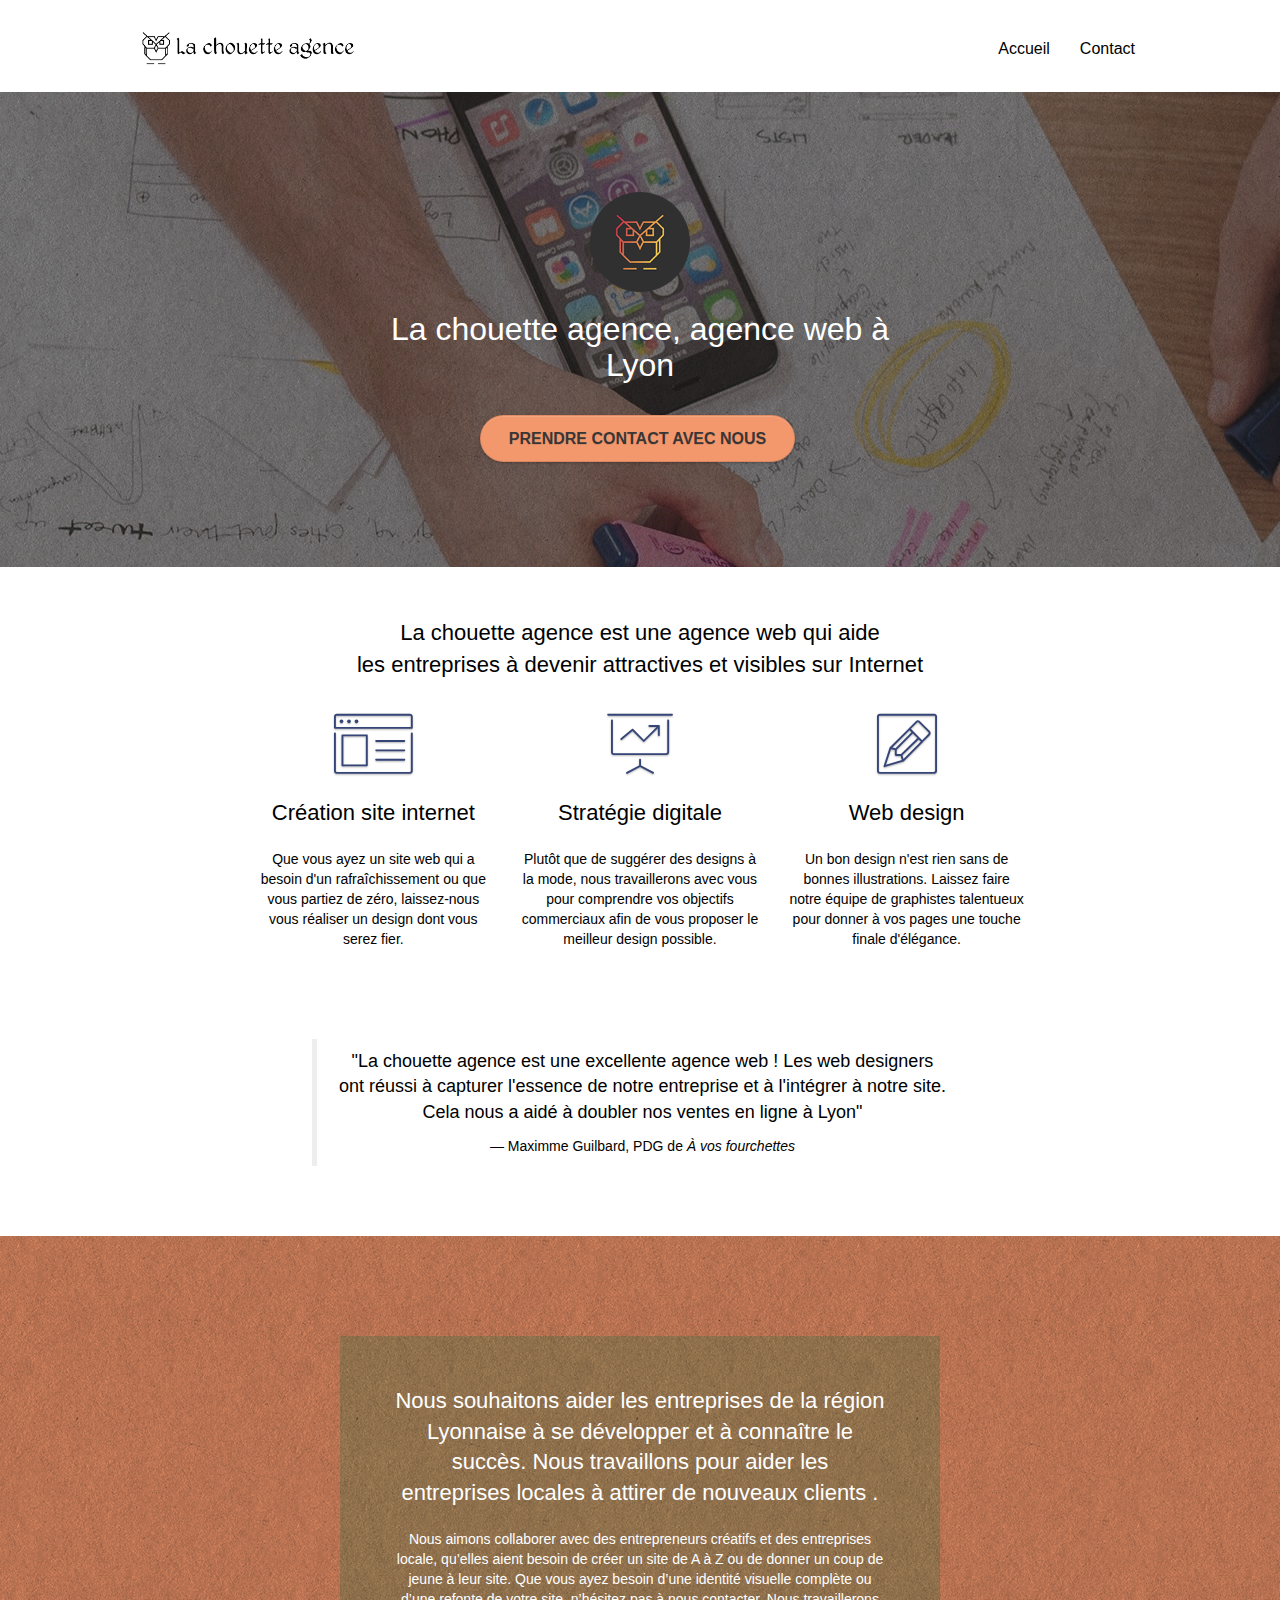
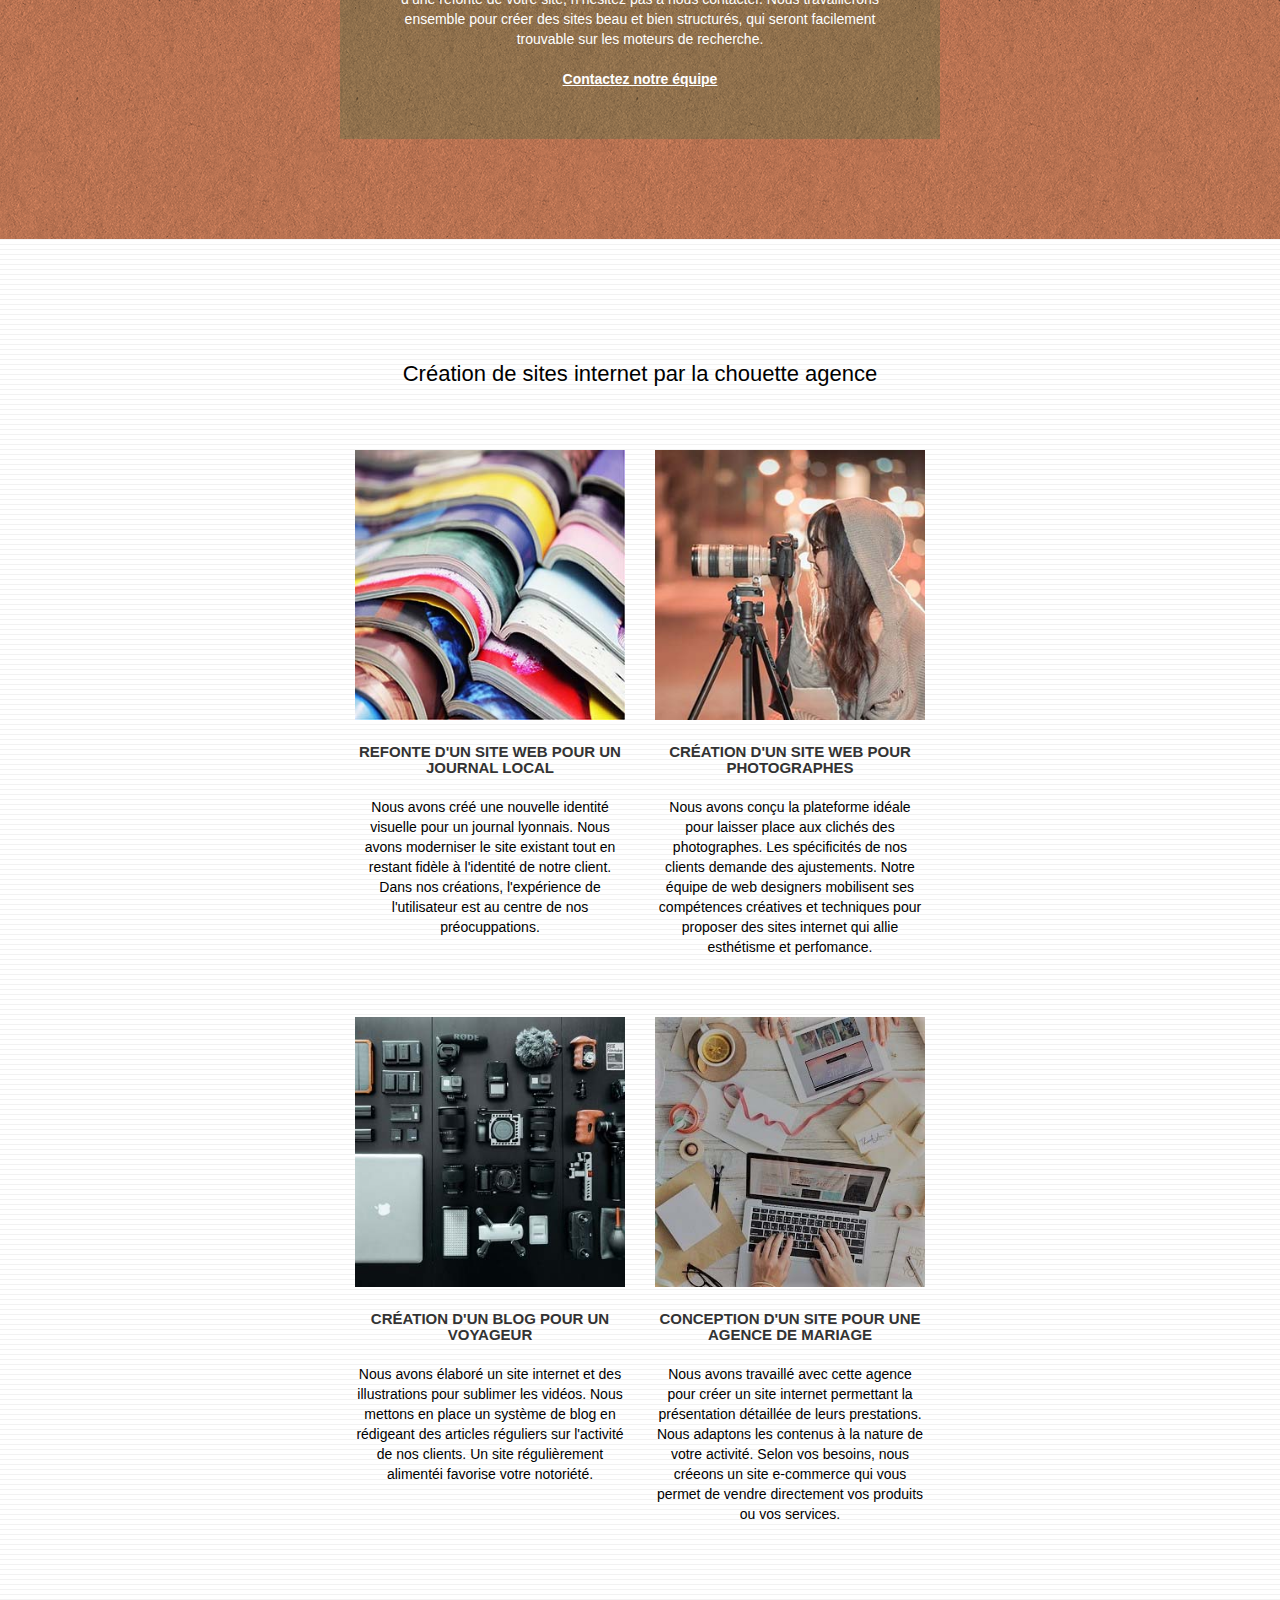
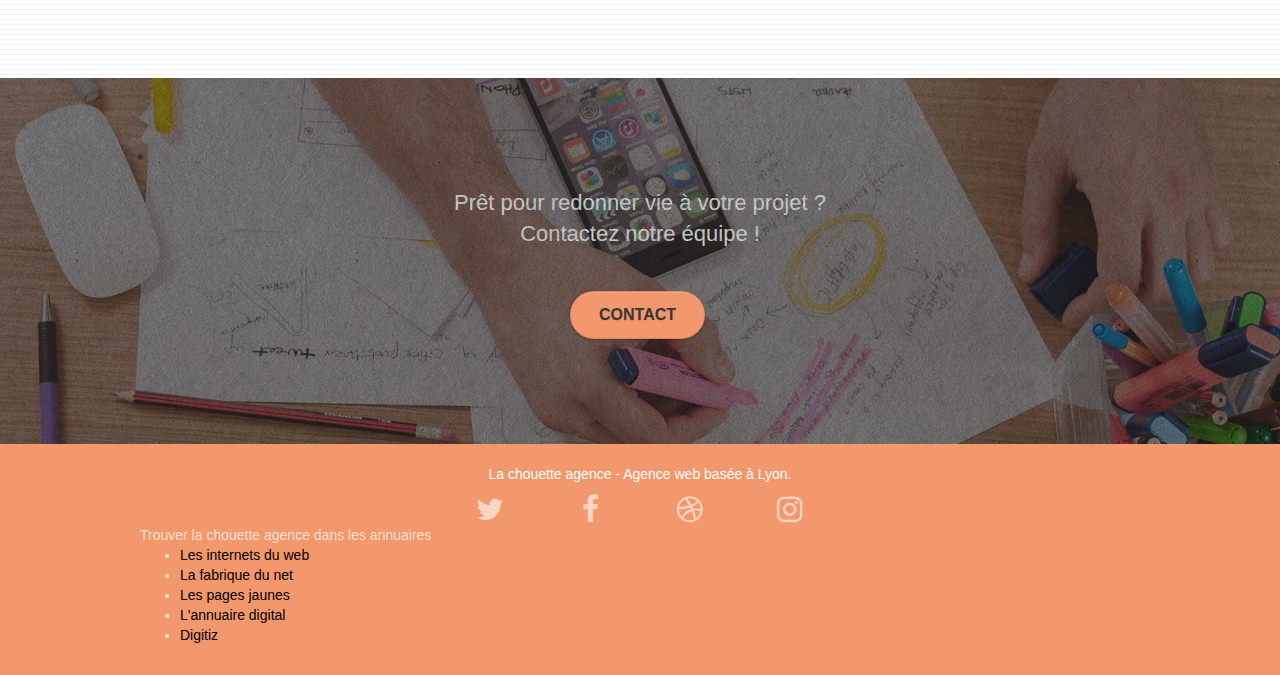
==== commit 00d9741d: "amélioration de l'accessibilité" ====
--- a/index.html
+++ b/index.html
@@ -34,7 +34,7 @@
 				<a class="navbar-brand" href="index.html">
 					<img src="img/la-chouette-agence.png" alt="logo du header de la chouette agence" height="40" />
 				</a>
-				<button id="nav-toggle" type="button" class="ui-navbar-toggle navbar-toggle" data-toggle="collapse" data-target=".navbar-1">
+				<button id="nav-toggle" aria-label="ouvrir le bouton" type="button" class="ui-navbar-toggle navbar-toggle" data-toggle="collapse" data-target=".navbar-1">
 					<span class="sr-only"></span>
 					<span class="icon-bar"></span>
 					<span class="icon-bar"></span>
@@ -62,7 +62,7 @@
 		<div class="row tight-width-whitespace">
 			<div class="col-sm-12">
 				<img src="img/logo_chouette_agence.png" class="center-block image-resize-mode" width="100" alt="logo de la chouette agence" />
-				<h1 class="text-center hero-bloc-text tc-white ">
+				<h1 class="text-center hero-bloc-text tc-white">
 					La chouette agence, agence web à Lyon
 				</h1>
 				<div class="text-center">
@@ -231,22 +231,22 @@
 				<div class="row row-no-gutters social">
 					<div class="col-sm-3">
 						<div class="text-center">
-							<a class="social" href="index.html"><span class="fa fa-twitter icon-md"></span></a>
-						</div>
-					</div>
-					<div class="col-sm-3">
-						<div class="text-center">
-							<a class="social" href="index.html"><span class="fa fa-facebook icon-md"></span></a>
-						</div>
-					</div>
-					<div class="col-sm-3">
-						<div class="text-center">
-							<a class="social" href="index.html"><span class="fa fa-dribbble icon-md"></span></a>
-						</div>
-					</div>
-					<div class="col-sm-3">
-						<div class="text-center">
-							<a class="social" href="index.html"><span class="fa fa-instagram icon-md"></span></a>
+							<a class="social" href="index.html"><span class="fa fa-twitter icon-md" alt="logo twitter"></span></a>
+						</div>
+					</div>
+					<div class="col-sm-3">
+						<div class="text-center">
+							<a class="social" href="index.html"><span class="fa fa-facebook icon-md" alt="logo facebook"></span></a>
+						</div>
+					</div>
+					<div class="col-sm-3">
+						<div class="text-center">
+							<a class="social" href="index.html"><span class="fa fa-dribbble icon-md" alt="logo dribble"></span></a>
+						</div>
+					</div>
+					<div class="col-sm-3">
+						<div class="text-center">
+							<a class="social" href="index.html"><span class="fa fa-instagram icon-md" alt="logo instagram"></span></a>
 						</div>
 					</div>
 				</div>
--- a/style.css
+++ b/style.css
@@ -651,9 +651,11 @@
 a {
     font-family: "helvetica";
     font-weight: 400;
-    color: #575757!important;
-}
-
+    color: black!important;
+}
+blockquote > footer {
+    color: black;
+}
 .container {
     max-width: 1000px;
 }
@@ -677,7 +679,7 @@
 }
 
 p {
-    font-size: 11px;
+    font-size: 14px;
 }
 
 .tight-width-whitespace {
@@ -775,12 +777,12 @@
 }
 
 .tc-white {
-    color: #f2d3c4!important;
+    color: #fff!important;
 }
 
 .btn-atomic-tangerine {
     background: #F3976C;
-    color: #FFFFFF!important;
+    color:#393636!important;
 }
 
 .btn-atomic-tangerine:hover {
@@ -824,7 +826,7 @@
 .bg-presentation {
     background-image: url("img/image-de-presentation.jpg");
 }
-
+ 
 @media (max-width: 1024px) {
     .bloc {
         padding-left: 20px;
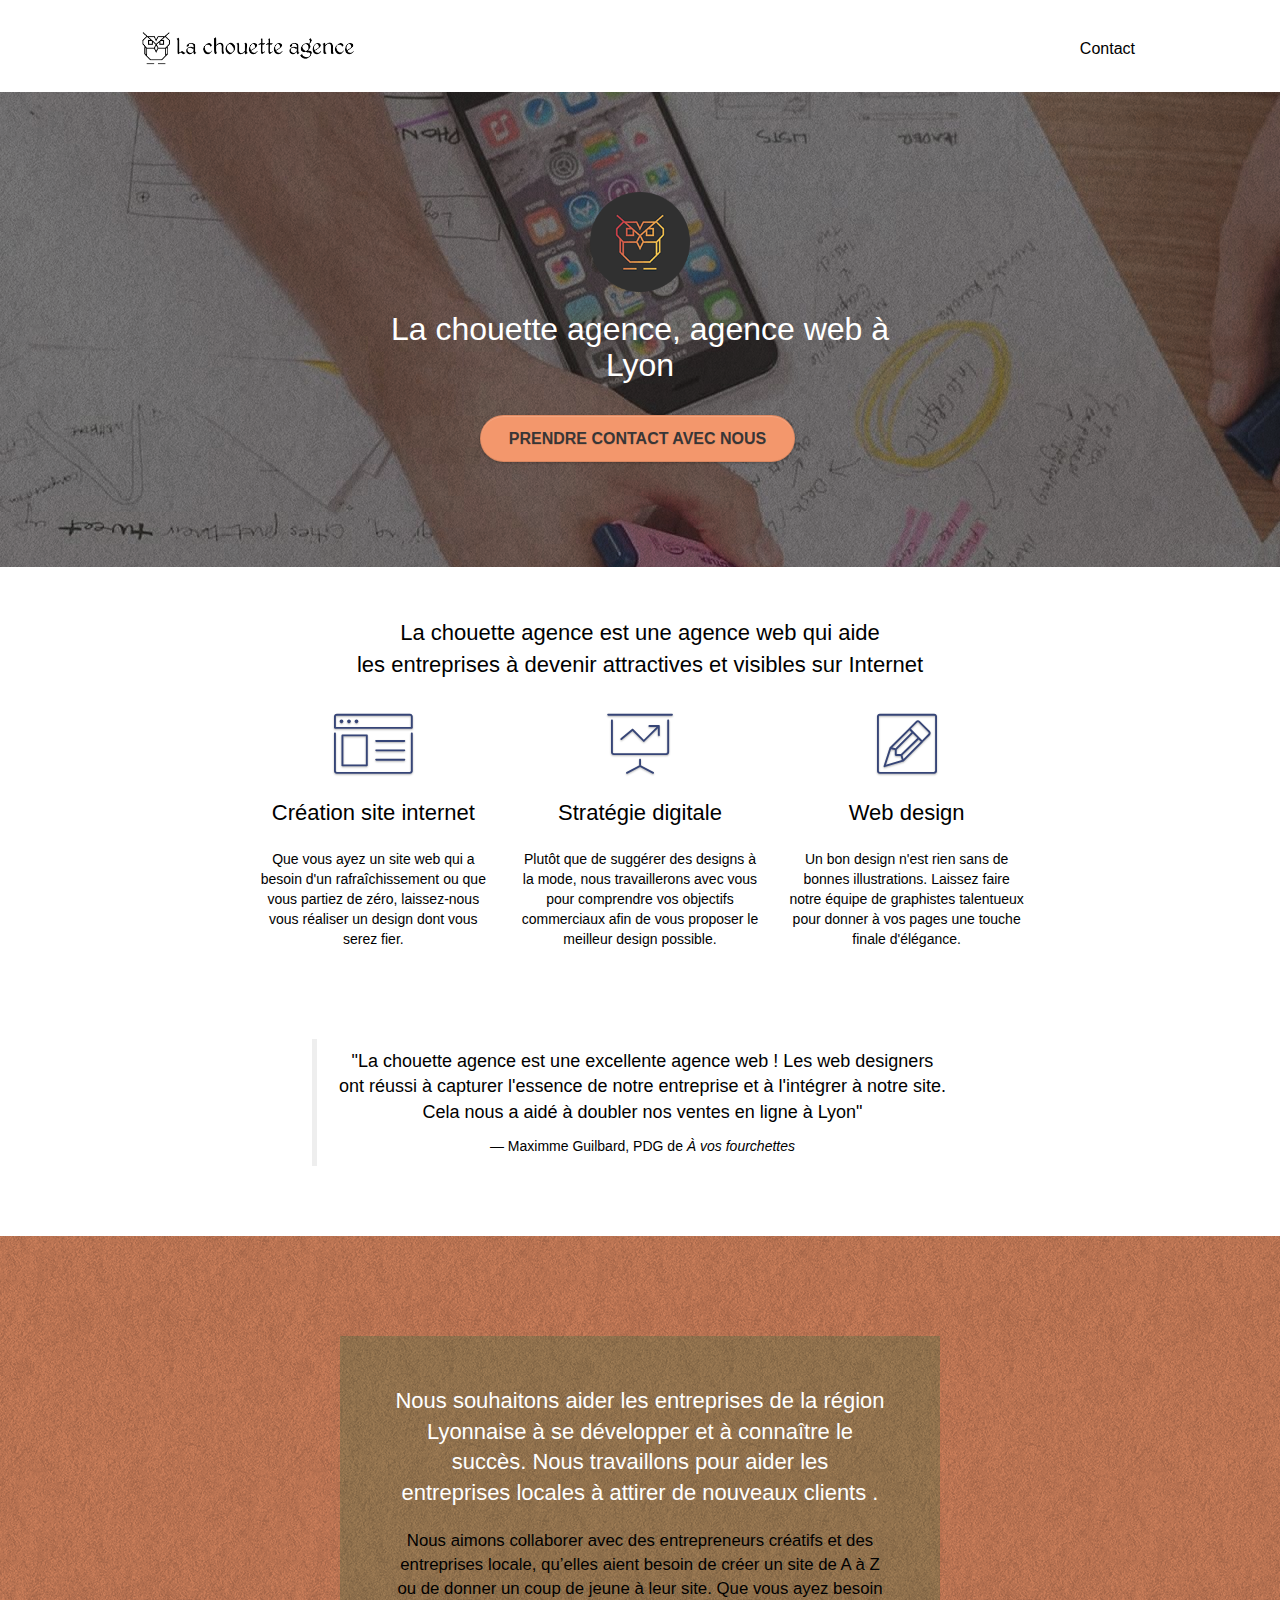
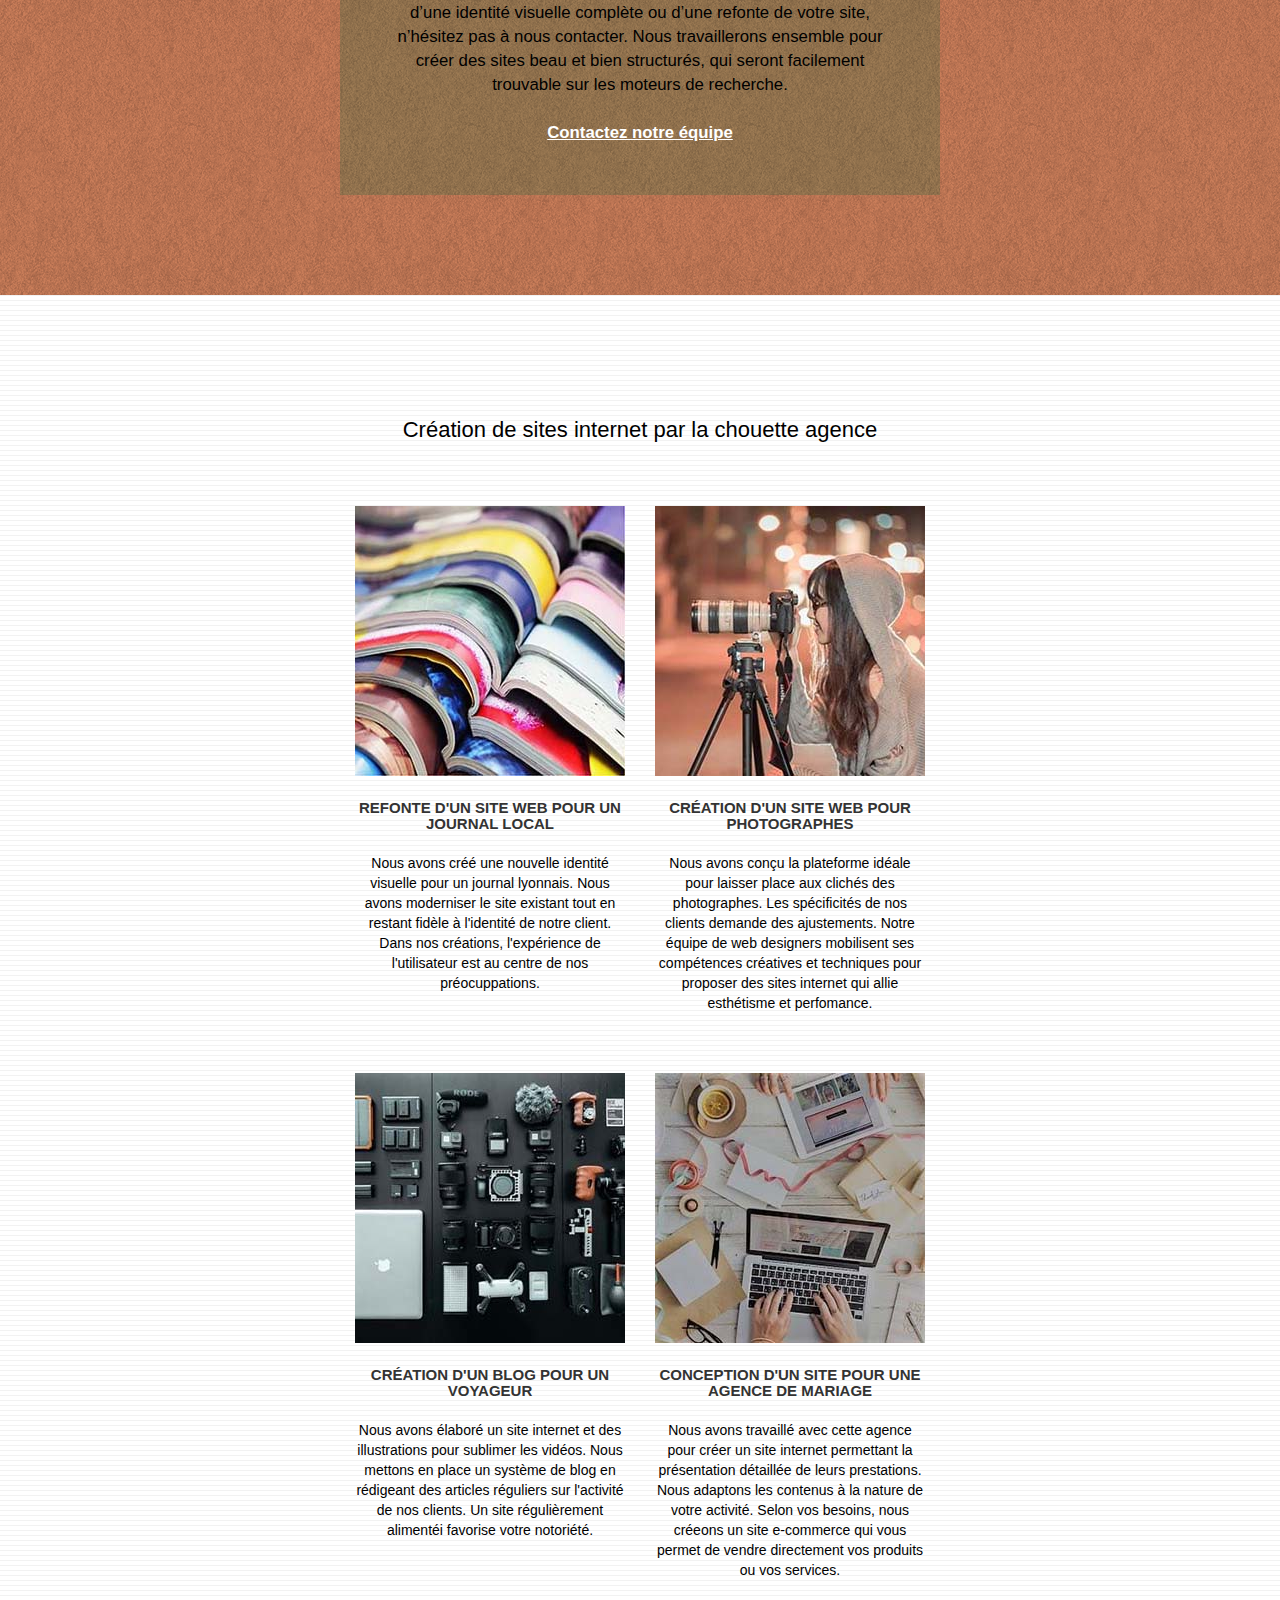
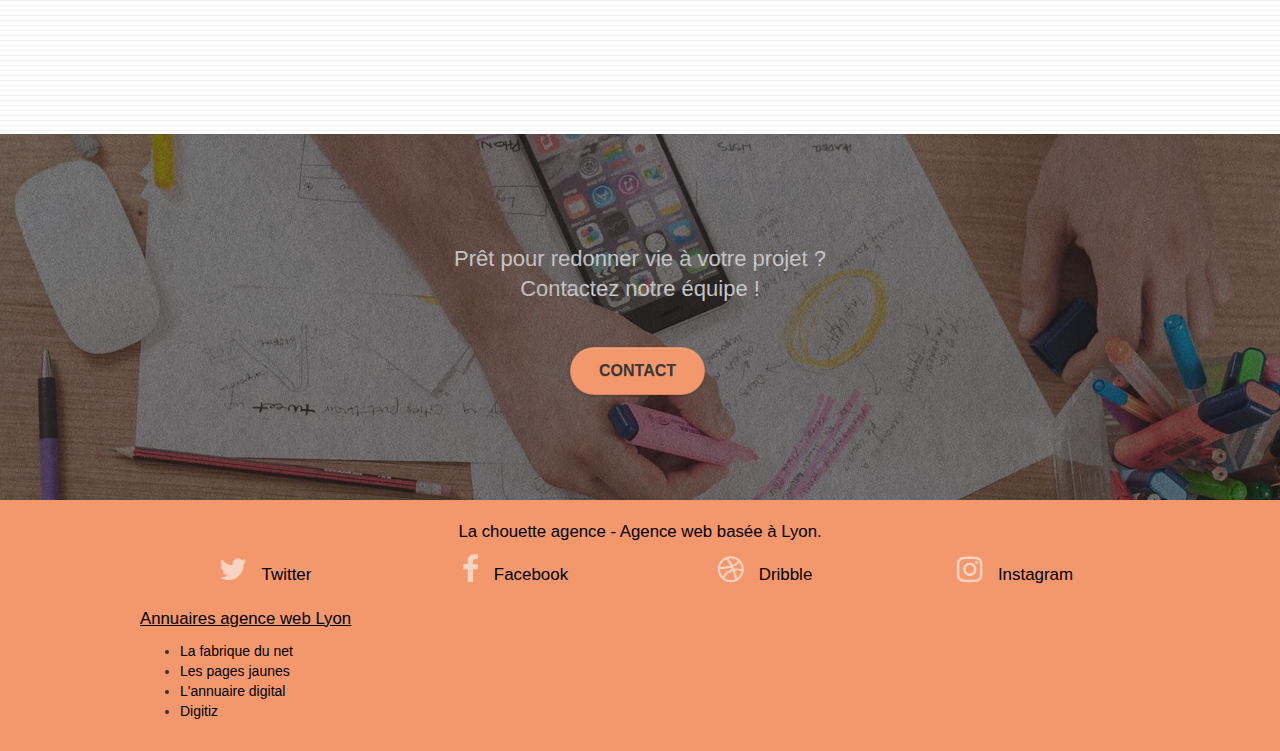
==== commit e668caea: "amélioration de l'accessibilité, compression des images, optimisation technique" ====
--- a/index.html
+++ b/index.html
@@ -6,6 +6,7 @@
     <meta name="description" content="Prêt à conquérir le web et à développer vous image de marque ? Sans la bonne agence web, la qualité de vos services ne suffisent pas. Pour que votre attractivité et votre visibilité vous apportent la notoriété que vous méritez, la chouette agence prend le relais. ">
 	<meta name="viewport" content="width=device-width, initial-scale=1.0, viewport-fit=cover">
 	<meta name="robots" content="index, follow"/>
+	<link rel="canonical" href="https://gregory-hamed-dev.github.io/Projet-4/index.html">
     <link rel="shortcut icon" type="image/png" href="favicon.jpg">
 	<link rel="stylesheet" type="text/css" href="./css/bootstrap.css">
 	<link rel="stylesheet" type="text/css" href="style.css">
@@ -44,9 +45,6 @@
 			<div class="collapse navbar-collapse navbar-1 special-dropdown-nav">
 				<ul class="site-navigation nav navbar-nav">
 					<li>
-						<a href="index.html">Accueil</a>
-					</li>
-					<li>
 						<a href="contact.html">Contact</a>
 					</li>
 				</ul>
@@ -231,30 +229,29 @@
 				<div class="row row-no-gutters social">
 					<div class="col-sm-3">
 						<div class="text-center">
-							<a class="social" href="index.html"><span class="fa fa-twitter icon-md" alt="logo twitter"></span></a>
-						</div>
-					</div>
-					<div class="col-sm-3">
-						<div class="text-center">
-							<a class="social" href="index.html"><span class="fa fa-facebook icon-md" alt="logo facebook"></span></a>
-						</div>
-					</div>
-					<div class="col-sm-3">
-						<div class="text-center">
-							<a class="social" href="index.html"><span class="fa fa-dribbble icon-md" alt="logo dribble"></span></a>
-						</div>
-					</div>
-					<div class="col-sm-3">
-						<div class="text-center">
-							<a class="social" href="index.html"><span class="fa fa-instagram icon-md" alt="logo instagram"></span></a>
+							<a class="social" href="index.html" arial-label="logo twitter cliquable"><span class="fa fa-twitter icon-md"></span>Twitter</a>
+						</div>
+					</div>
+					<div class="col-sm-3">
+						<div class="text-center">
+							<a class="social" href="index.html" arial-label="logo facebook cliquable"><span class="fa fa-facebook icon-md"></span>Facebook</a>
+						</div>
+					</div>
+					<div class="col-sm-3">
+						<div class="text-center">
+							<a class="social" href="index.html" arial-label="logo dribble cliquable"><span class="fa fa-dribbble icon-md"></span>Dribble</a>
+						</div>
+					</div>
+					<div class="col-sm-3">
+						<div class="text-center">
+							<a class="social" href="index.html" arial-label="logo instagram cliquable"><span class="fa fa-instagram icon-md"></span>Instagram</a>
 						</div>
 					</div>
 				</div>
 				<div class="row">
 					<div class="col-sm-4">
-						Trouver la chouette agence dans les annuaires
+						<p id="liste">Annuaires agence web Lyon</p>
 						<ul>
-							<li><a href="http://lesinternetsduweb.fr/c/lyon>annuaireagence.com">Les internets du web</a></li>
 							<li><a href="https://www.lafabriquedunet.fr/agences-web/agences-web-lyon/">La fabrique du net</a></li>
 							<li><a href="https://www.pagesjaunes.fr/annuaire/lyon-69/agence-de-communication">Les pages jaunes</a></li>
 							<li><a href="https://www.lannuairedigital.fr/agences/">L'annuaire digital</a></li>
@@ -269,10 +266,10 @@
 
 </div>
 <!-- Principal conteneur END -->
-	<script src="./js/jquery-2.1.0.js"></script>
+	<script defer src="./js/jquery-2.1.0.js"></script>
 	<script src="./js/bootstrap.js"></script>
-	<script src="./js/blocs.js"></script>
-	<script src="./js/jquery.touchSwipe.js"></script>
-	<script src="./js/gmaps.js"></script>   
+	<script defer src="./js/blocs.js"></script>
+	<script defer src="./js/jquery.touchSwipe.js"></script>
+	<script defer src="./js/gmaps.js"></script>   
 </body>
 </html>
--- a/style.css
+++ b/style.css
@@ -99,9 +99,7 @@
     background-attachment: fixed;
 }
 
-.d-bloc {
-    color: rgba(255, 255, 255, .7);
-}
+
 
 .d-bloc button:hover {
     color: rgba(255, 255, 255, .9);
@@ -702,8 +700,13 @@
 }
 
 .social {
-    max-width: 400px;
+    font-size: 1.1em;
     margin: auto auto auto auto;
+}
+#liste{
+    font-size: 1.2em;
+    margin-top: 20px;
+    text-decoration: underline;
 }
 
 h2 {
@@ -738,7 +741,7 @@
 }
 
 .white {
-    color: #FFFFFF!important;
+    font-size: 1.2em;
 }
 
 .portfolio-thumb {
@@ -825,6 +828,12 @@
 
 .bg-presentation {
     background-image: url("img/image-de-presentation.jpg");
+}
+
+/* icones réseaux sociaux du footer*/
+
+.fa{
+    margin-right: 15px;
 }
  
 @media (max-width: 1024px) {
@@ -1028,6 +1037,20 @@
         width: 180px;
         height: 320px;
     }
+    .col-sm-3{
+        padding-bottom: 10px;
+    }
+
+    .col-sm-4{
+        width: 50%;
+        margin-left: auto;
+        margin-right: auto;
+    }
+
+    ul > li {
+    margin-top: 10px;
+    }
+    
 }
 
 @media (max-width: 400px) {
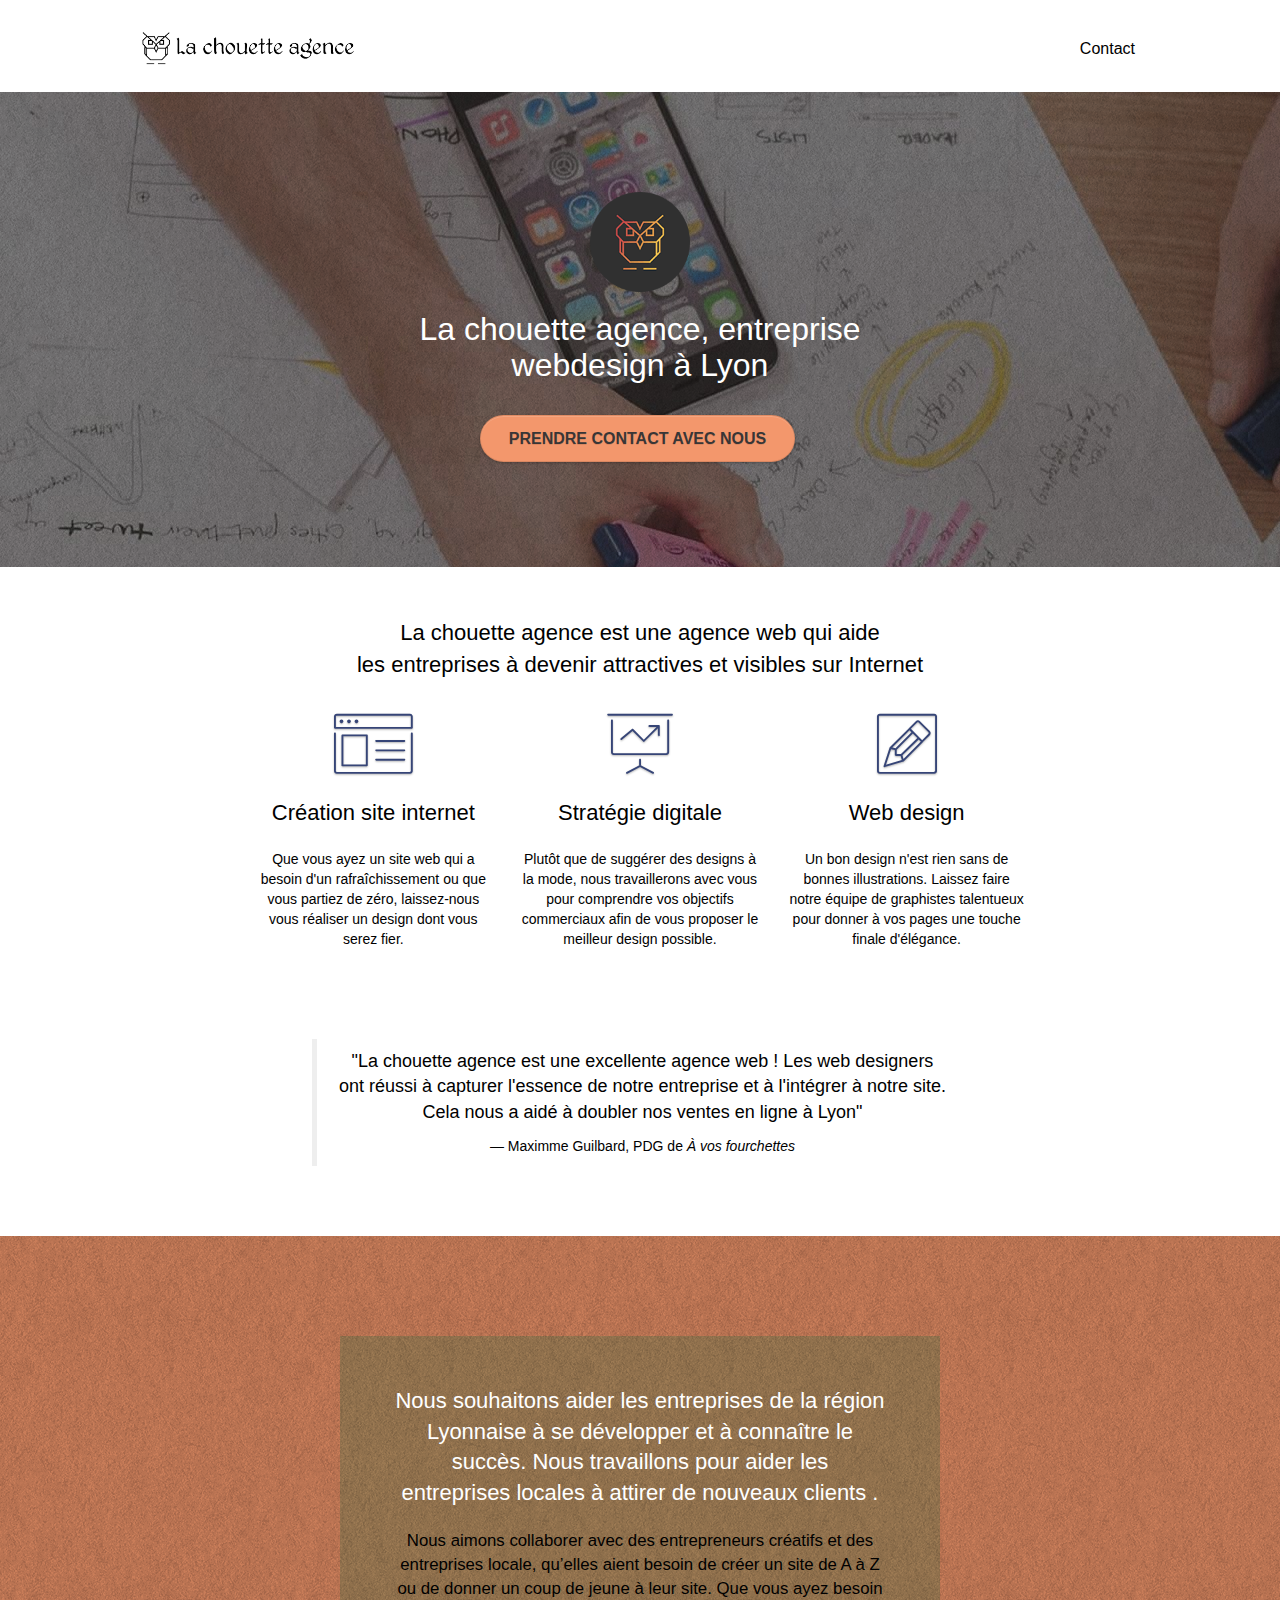
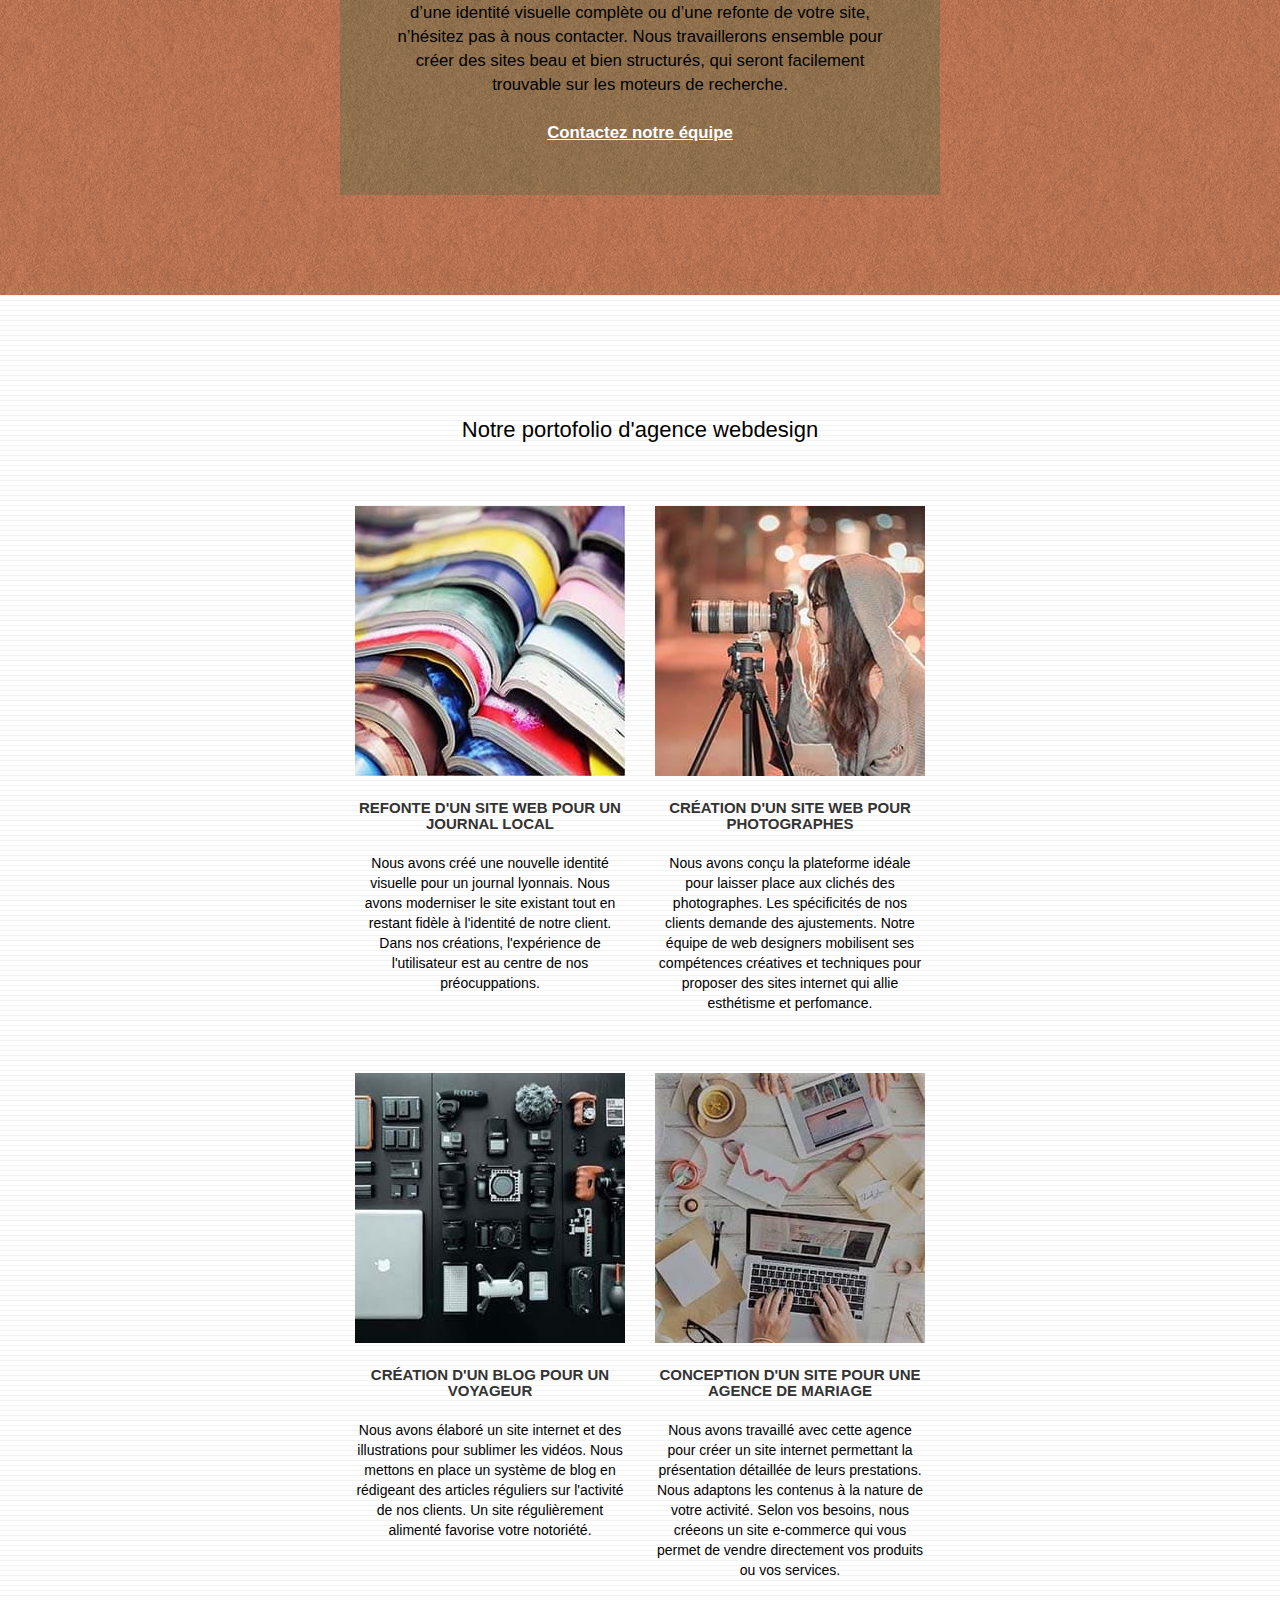
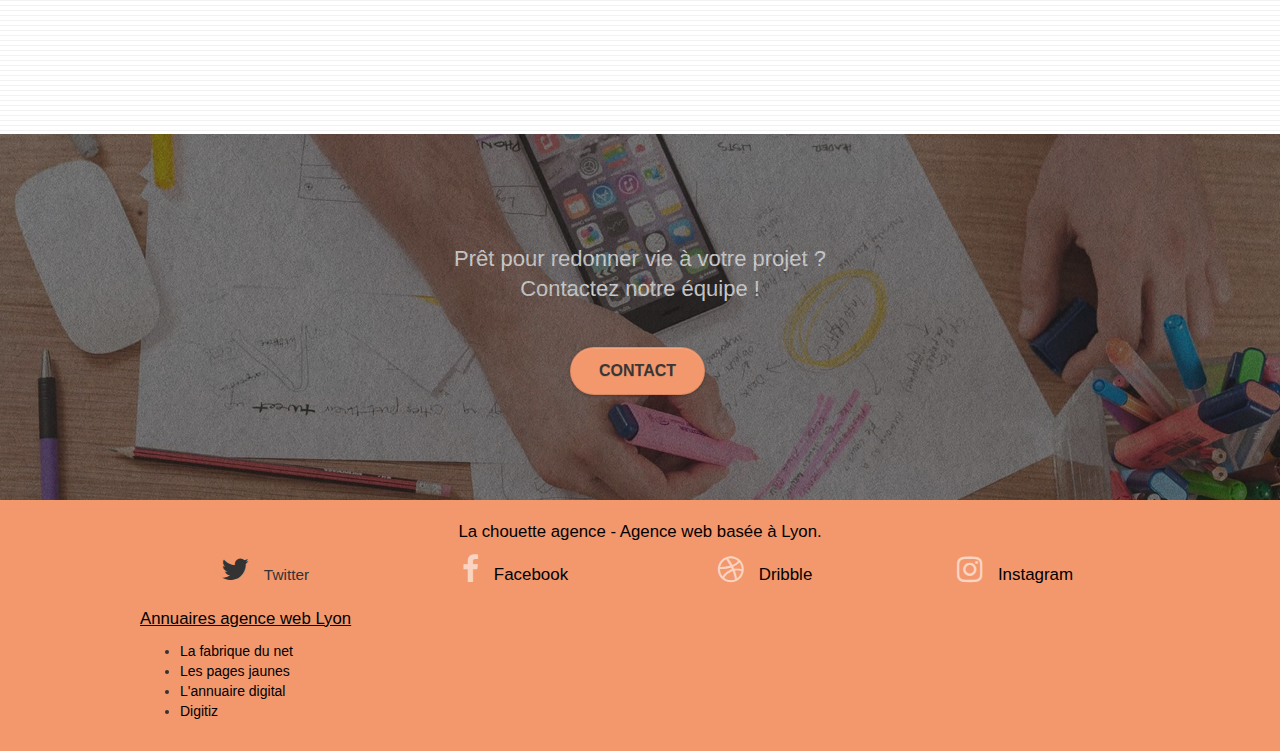
==== commit 3b0b5ee0: "améioration accessibilité page contact" ====
--- a/index.html
+++ b/index.html
@@ -2,7 +2,7 @@
 <html lang="fr">
 <head>
 	<meta charset="utf-8">
-	<title>La Chouette agence, agence web design à Lyon</title>
+	<title>La Chouette agence, entreprise webdesign à Lyon</title>
     <meta name="description" content="Prêt à conquérir le web et à développer vous image de marque ? Sans la bonne agence web, la qualité de vos services ne suffisent pas. Pour que votre attractivité et votre visibilité vous apportent la notoriété que vous méritez, la chouette agence prend le relais. ">
 	<meta name="viewport" content="width=device-width, initial-scale=1.0, viewport-fit=cover">
 	<meta name="robots" content="index, follow"/>
@@ -25,246 +25,247 @@
 </head>
 <body>
 <!-- Principal conteneur -->
-<div class="page-container">
+<section class="page-container">
     
 <!-- bloc-0 -->
-<div class="bloc bgc-white l-bloc " id="bloc-0">
-	<div class="container bloc-sm">
-		<nav class="navbar row">
-			<div class="navbar-header">
-				<a class="navbar-brand" href="index.html">
-					<img src="img/la-chouette-agence.png" alt="logo du header de la chouette agence" height="40" />
-				</a>
-				<button id="nav-toggle" aria-label="ouvrir le bouton" type="button" class="ui-navbar-toggle navbar-toggle" data-toggle="collapse" data-target=".navbar-1">
-					<span class="sr-only"></span>
-					<span class="icon-bar"></span>
-					<span class="icon-bar"></span>
-					<span class="icon-bar"></span>
-				</button>
-			</div>
-			<div class="collapse navbar-collapse navbar-1 special-dropdown-nav">
-				<ul class="site-navigation nav navbar-nav">
-					<li>
-						<a href="contact.html">Contact</a>
-					</li>
-				</ul>
-			</div>
-		</nav>
-	</div>
-</div>
-<!-- bloc-0 END -->
-
-<!-- bloc-1-presentation -->
-<div class="bloc bgc-dark-slate-blue bg-banniere d-bloc bg-t-edge bloc-bg-texture texture-paper b-parallax" id="bloc-1-hero">
-	<div class="container bloc-lg">
-		<div class="row tight-width-whitespace">
-			<div class="col-sm-12">
-				<img src="img/logo_chouette_agence.png" class="center-block image-resize-mode" width="100" alt="logo de la chouette agence" />
-				<h1 class="text-center hero-bloc-text tc-white">
-					La chouette agence, agence web à Lyon
-				</h1>
-				<div class="text-center">
-					<a href="contact.html" class="btn btn-lg btn-clean btn-rd cta-hero btn-atomic-tangerine" id="cta-hero">Prendre contact avec nous</a>
-				</div>
-			</div>
-		</div>
-	</div>
-</div>
-<!-- bloc-1-presentation END -->
-
-<!-- bloc-2-services -->
-<div class="bloc bgc-white l-bloc" id="bloc-2-services">
-	<div class="container bloc-md">
-		<div class="row">
-			<div class="col-sm-12 text-center">
-				<p style="font-size: 22px;">
-					La chouette agence est une agence web qui aide
-					<br>
-					 les entreprises à devenir attractives et visibles sur Internet
-				</p>
-			</div>
-		</div>
-		<div class="row voffset-lg med-width-whitespace">
-			<div class="col-sm-4">
-				<div class="text-center">
-					<span class="et-icon-browser sm-shadow icon-dark-slate-blue icons icon-lg"></span>
-				</div>
-				<h2 class="mg-md text-center">
-					 Création site internet
+	<div class="bloc bgc-white l-bloc " id="bloc-0">
+		<div class="container bloc-sm">
+			<nav class="navbar row">
+				<div class="navbar-header">
+					<a class="navbar-brand" href="index.html">
+						<img src="img/la-chouette-agence.png" alt="logo du header de la chouette agence" height="40" />
+					</a>
+					<button id="nav-toggle" aria-label="ouvrir le bouton" type="button" class="ui-navbar-toggle navbar-toggle" data-toggle="collapse" data-target=".navbar-1">
+						<span class="sr-only"></span>
+						<span class="icon-bar"></span>
+						<span class="icon-bar"></span>
+						<span class="icon-bar"></span>
+					</button>
+				</div>
+				<div class="collapse navbar-collapse navbar-1 special-dropdown-nav">
+					<ul class="site-navigation nav navbar-nav">
+						<li>
+							<a href="contact.html">Contact</a>
+						</li>
+					</ul>
+				</div>
+			</nav>
+		</div>
+	</div>
+	<!-- bloc-0 END -->
+
+	<!-- bloc-1-presentation -->
+	<div class="bloc bgc-dark-slate-blue bg-banniere d-bloc bg-t-edge bloc-bg-texture texture-paper b-parallax" id="bloc-1-hero">
+		<div class="container bloc-lg">
+			<div class="row tight-width-whitespace">
+				<div class="col-sm-12">
+					<img src="img/logo-la-chouette-agence.png" class="center-block image-resize-mode" width="100" alt="logo de la chouette agence" />
+					<h1 class="text-center hero-bloc-text tc-white">
+						La chouette agence, entreprise webdesign à Lyon
+					</h1>
+					<div class="text-center">
+						<a href="contact.html" class="btn btn-lg btn-clean btn-rd cta-hero btn-atomic-tangerine" id="cta-hero">Prendre contact avec nous</a>
+					</div>
+				</div>
+			</div>
+		</div>
+	</div>
+	<!-- bloc-1-presentation END -->
+
+	<!-- bloc-2-services -->
+	<article class="bloc bgc-white l-bloc" id="bloc-2-services">
+		<div class="container bloc-md">
+			<div class="row">
+				<div class="col-sm-12 text-center">
+					<p style="font-size: 22px;">
+						La chouette agence est une agence web qui aide
+						<br>
+						 les entreprises à devenir attractives et visibles sur Internet
+					</p>
+				</div>
+			</div>
+			<div class="row voffset-lg med-width-whitespace">
+				<div class="col-sm-4">
+					<div class="text-center">
+						<span class="et-icon-browser sm-shadow icon-dark-slate-blue icons icon-lg"></span>
+					</div>
+					<h2 class="mg-md text-center">
+					 	Création site internet
+					</h2>
+					<p class="text-center ">
+						Que vous ayez un site web qui a besoin d'un rafraîchissement ou que vous partiez de zéro, laissez-nous vous réaliser un design dont vous serez fier.
+					</p>
+				</div>
+				<div class="col-sm-4">
+					<div class="text-center">
+						<span class="et-icon-presentation sm-shadow icon-dark-slate-blue icons icon-lg"></span>
+					</div>
+					<h2 class="mg-md text-center">
+						Stratégie digitale
+					</h2>
+					<p class="text-center ">
+						Plutôt que de suggérer des designs à la mode, nous travaillerons avec vous pour comprendre vos objectifs commerciaux afin de vous proposer le meilleur design possible.<br>
+					</p>
+				</div>
+				<div class="col-sm-4">
+					<div class="text-center">
+						<span class="et-icon-edit sm-shadow icon-dark-slate-blue icons icon-lg"></span>
+					</div>
+					<h2 class="mg-md text-center">
+						Web design
+					</h2>
+					<p class="text-center ">
+						Un bon design n'est rien sans de bonnes illustrations. Laissez faire notre équipe de graphistes talentueux pour donner à vos pages une touche finale d'élégance.
+					</p>
+				</div>
+			</div>
+			<div class="row voffset-lg voffset">
+				<div class="col-xs-12 col-md-8 col-md-offset-2 text-center">
+					<blockquote cite="https://www.avosfourchettes.fr/index.html">
+						<p style="font-size: 18px;">"La chouette agence est une excellente agence web ! Les web designers ont réussi à capturer l'essence de notre entreprise et à l'intégrer à notre site. Cela nous a aidé à doubler nos ventes en ligne à Lyon"</p>
+						<footer>Maximme Guilbard, PDG de <cite>À vos fourchettes</cite>
+						</footer>
+					</blockquote>
+				
+
+				</div>
+			</div>
+		</div>
+	</article>
+	<!-- bloc-2-services END -->
+
+	<!-- bloc-3-what-i-do -->
+	<div class="bloc tc-white bgc-atomic-tangerine bg-presentation d-bloc bloc-bg-texture texture-paper b-parallax" id="bloc-3-what-i-do">
+		<div class="container bloc-lg">
+			<div class="row tight-width-whitespace black-background">
+				<div class="col-sm-12">
+					<h2 class="mg-md text-center tc-white">
+						Nous souhaitons aider les entreprises de la région Lyonnaise à se développer et à connaître le succès. Nous travaillons pour aider les entreprises locales à attirer de nouveaux clients .<br>
+					</h2>
+					<p class="text-center white">
+						Nous aimons collaborer avec des entrepreneurs créatifs et des entreprises locale, qu’elles aient besoin de créer un site de A à Z ou de donner un coup de jeune à leur site. Que vous ayez besoin d’une identité visuelle complète ou d’une refonte de votre site, n’hésitez pas à nous contacter. Nous travaillerons ensemble pour créer des sites beau et bien structurés, qui seront facilement trouvable sur les moteurs de recherche. <br><br><a class="ltc-white bold-link" href="contact.html">Contactez notre équipe</a><br>
+					</p>
+				</div>
+			</div>
+		</div>
+	</div>
+	<!-- bloc-3-what-i-do END -->
+
+	<!-- bloc-4-portfolio -->
+	<article class="bloc bgc-white bg-lines-h2-bg bg-repeat l-bloc" id="bloc-4-portfolio">
+		<div class="container bloc-lg">
+			<div class="row">
+				<div class="col-sm-12 text-center">
+					<h2>Notre portofolio d'agence webdesign</h2>
+				</div>
+			</div>
+			<div class="row tight-width-whitespace portfolio-row">
+				<div class="col-sm-6">
+					<a href="#" data-lightbox="img/refonte-site-internet-lyon.jpg" data-gallery-id="gallery-1" data-caption="Refonte d'un site web pour un journal local" data-frame="snapshot-lb"><img src="img/refonte-site-internet-lyon.jpg" alt="image illustrant la refonte d'un site dans le portofolio " class="img-responsive portfolio-thumb" /></a>
+					<h3 class="mg-md text-center">
+						Refonte d'un site web pour un journal local
+					</h3>
+					<p class="text-center">
+						Nous avons créé une nouvelle identité visuelle pour un journal lyonnais. Nous avons moderniser le site existant tout en restant fidèle à l'identité de notre client. Dans nos créations, l'expérience de l'utilisateur est au centre de nos préocuppations. 
+					</p>
+				</div>
+				<div class="col-sm-6">
+					<a href="#" data-lightbox="img/web-design-lyon.jpg" data-gallery-id="gallery-1" data-caption="Création d'un site web pour photographes" data-frame="snapshot-lb"><img src="img/web-design-lyon.jpg" class="img-responsive portfolio-thumb" alt="image illustrant la création d'un site internet dans le portfolio" /></a>
+					<h3 class="mg-md text-center">
+						Création d'un site web pour photographes
+					</h3>
+					<p class="text-center">
+						Nous avons conçu la plateforme idéale pour laisser place aux clichés des photographes. Les spécificités de nos clients demande des ajustements. Notre équipe de web designers mobilisent ses compétences créatives et techniques pour proposer des sites internet qui allie esthétisme et perfomance. 
+					</p>
+				</div>
+			</div>
+			<div class="row tight-width-whitespace portfolio-row">
+				<div class="col-sm-6">
+ 					<a href="#" data-lightbox="img/creation-site-internet-lyon.jpg" data-gallery-id="gallery-1" data-caption="Création d'un site internet pour un voyageur" data-frame="snapshot-lb"><img src="img/creation-site-internet-lyon.jpg" class="img-responsive portfolio-thumb" alt="image illustrant la création d'un site internet avec un blog dasn la partie portfolio"/></a>
+					<h3 class="mg-md text-center">
+						Création d'un blog pour un voyageur
+					</h3>
+					<p class="text-center">
+						Nous avons élaboré un site internet et des illustrations pour sublimer les vidéos. Nous mettons en place un système de blog en rédigeant des articles réguliers sur l'activité de nos clients. Un site régulièrement alimenté  favorise votre notoriété.
+					</p>
+				</div>
+				<div class="col-sm-6">
+					<a href="#" data-lightbox="img/creation-ecommerce-lyon.jpg" data-gallery-id="gallery-1" data-caption="Conception d'un site pour une agence de mariage" data-frame="snapshot-lb"><img src="img/creation-ecommerce-lyon.jpg" class="img-responsive portfolio-thumb" alt="image illustrant la création d'un site avec e-commerce dans la partie portfolio" /></a>
+					<h3 class="mg-md text-center">
+						Conception d'un site pour une agence de mariage
+					</h3>
+					<p class="text-center">
+						Nous avons travaillé avec cette agence pour créer un site internet permettant la présentation détaillée de leurs prestations. Nous adaptons les contenus à la nature de votre activité. Selon vos besoins, nous créeons un site e-commerce qui vous permet de vendre directement vos produits ou vos services. 
+					</p>
+				</div>
+			</div>
+		</div>
+	</article>
+	<!-- bloc-4-portfolio END -->
+
+	<!-- bloc-5-cta -->
+	<div class="bloc bgc-dark-slate-blue bg-banniere d-bloc bloc-bg-texture texture-paper" id="bloc-5-cta">
+		<div class="container bloc-lg">
+			<div class="row">
+				<h2 class="mg-md text-center tc-white">
+					Prêt pour redonner vie à votre projet ?<br>Contactez notre équipe !
 				</h2>
-				<p class="text-center ">
-					Que vous ayez un site web qui a besoin d'un rafraîchissement ou que vous partiez de zéro, laissez-nous vous réaliser un design dont vous serez fier.
-				</p>
-			</div>
-			<div class="col-sm-4">
-				<div class="text-center">
-					<span class="et-icon-presentation sm-shadow icon-dark-slate-blue icons icon-lg"></span>
-				</div>
-				<h2 class="mg-md text-center">
-					Stratégie digitale
-				</h2>
-				<p class="text-center ">
-					Plutôt que de suggérer des designs à la mode, nous travaillerons avec vous pour comprendre vos objectifs commerciaux afin de vous proposer le meilleur design possible.<br>
-				</p>
-			</div>
-			<div class="col-sm-4">
-				<div class="text-center">
-					<span class="et-icon-edit sm-shadow icon-dark-slate-blue icons icon-lg"></span>
-				</div>
-				<h2 class="mg-md text-center">
-					Web design
-				</h2>
-				<p class="text-center ">
-					Un bon design n'est rien sans de bonnes illustrations. Laissez faire notre équipe de graphistes talentueux pour donner à vos pages une touche finale d'élégance.
-				</p>
-			</div>
-		</div>
-		<div class="row voffset-lg voffset">
-			<div class="col-xs-12 col-md-8 col-md-offset-2 text-center">
-				<blockquote cite="https://www.avosfourchettes.fr/index.html">
-					<p style="font-size: 18px;">"La chouette agence est une excellente agence web ! Les web designers ont réussi à capturer l'essence de notre entreprise et à l'intégrer à notre site. Cela nous a aidé à doubler nos ventes en ligne à Lyon"</p>
-					<footer>Maximme Guilbard, PDG de <cite>À vos fourchettes</cite>
-					</footer>
-				</blockquote>
-				
-
-			</div>
-		</div>
-	</div>
-</div>
-<!-- bloc-2-services END -->
-
-<!-- bloc-3-what-i-do -->
-<div class="bloc tc-white bgc-atomic-tangerine bg-presentation d-bloc bloc-bg-texture texture-paper b-parallax" id="bloc-3-what-i-do">
-	<div class="container bloc-lg">
-		<div class="row tight-width-whitespace black-background">
-			<div class="col-sm-12">
-				<h2 class="mg-md text-center tc-white">
-					Nous souhaitons aider les entreprises de la région Lyonnaise à se développer et à connaître le succès. Nous travaillons pour aider les entreprises locales à attirer de nouveaux clients .<br>
-				</h2>
-				<p class="text-center white">
-					Nous aimons collaborer avec des entrepreneurs créatifs et des entreprises locale, qu’elles aient besoin de créer un site de A à Z ou de donner un coup de jeune à leur site. Que vous ayez besoin d’une identité visuelle complète ou d’une refonte de votre site, n’hésitez pas à nous contacter. Nous travaillerons ensemble pour créer des sites beau et bien structurés, qui seront facilement trouvable sur les moteurs de recherche. <br><br><a class="ltc-white bold-link" href="contact.html">Contactez notre équipe</a><br>
-				</p>
-			</div>
-		</div>
-	</div>
-</div>
-<!-- bloc-3-what-i-do END -->
-
-<!-- bloc-4-portfolio -->
-<div class="bloc bgc-white bg-lines-h2-bg bg-repeat l-bloc" id="bloc-4-portfolio">
-	<div class="container bloc-lg">
-		<div class="row">
-			<div class="col-sm-12 text-center">
-				<h2>Création de sites internet par la chouette agence</h2>
-			</div>
-		</div>
-		<div class="row tight-width-whitespace portfolio-row">
-			<div class="col-sm-6">
-				<a href="#" data-lightbox="img/refonte_site_internet_lyon.jpg" data-gallery-id="gallery-1" data-caption="Refonte d'un site web pour un journal local" data-frame="snapshot-lb"><img src="img/refonte_site_internet_lyon.jpg" alt="image illustrant la refonte d'un site dans le portofolio " class="img-responsive portfolio-thumb" /></a>
-				<h3 class="mg-md text-center">
-					Refonte d'un site web pour un journal local
-				</h3>
-				<p class="text-center">
-					Nous avons créé une nouvelle identité visuelle pour un journal lyonnais. Nous avons moderniser le site existant tout en restant fidèle à l'identité de notre client. Dans nos créations, l'expérience de l'utilisateur est au centre de nos préocuppations. 
-				</p>
-			</div>
-			<div class="col-sm-6">
-				<a href="#" data-lightbox="img/web_design_lyon.jpg" data-gallery-id="gallery-1" data-caption="Création d'un site web pour photographes" data-frame="snapshot-lb"><img src="img/web_design_lyon.jpg" class="img-responsive portfolio-thumb" alt="image illustrant la création d'un site internet dans le portfolio" /></a>
-				<h3 class="mg-md text-center">
-					Création d'un site web pour photographes
-				</h3>
-				<p class="text-center">
-					Nous avons conçu la plateforme idéale pour laisser place aux clichés des photographes. Les spécificités de nos clients demande des ajustements. Notre équipe de web designers mobilisent ses compétences créatives et techniques pour proposer des sites internet qui allie esthétisme et perfomance. 
-				</p>
-			</div>
-		</div>
-		<div class="row tight-width-whitespace portfolio-row">
-			<div class="col-sm-6">
- 				<a href="#" data-lightbox="img/creation_site_internet_lyon.jpg" data-gallery-id="gallery-1" data-caption="Création d'un site internet pour un voyageur" data-frame="snapshot-lb"><img src="img/creation_site_internet_lyon.jpg" class="img-responsive portfolio-thumb" alt="image illustrant la création d'un site internet avec un blog dasn la partie portfolio"/></a>
-				<h3 class="mg-md text-center">
-					Création d'un blog pour un voyageur
-				</h3>
-				<p class="text-center">
-					Nous avons élaboré un site internet et des illustrations pour sublimer les vidéos. Nous mettons en place un système de blog en rédigeant des articles réguliers sur l'activité de nos clients. Un site régulièrement alimentéi  favorise votre notoriété.
-				</p>
-			</div>
-			<div class="col-sm-6">
-				<a href="#" data-lightbox="img/creation_e-commerce_lyon.jpg" data-gallery-id="gallery-1" data-caption="Conception d'un site pour une agence de mariage" data-frame="snapshot-lb"><img src="img/creation_e-commerce_lyon.jpg" class="img-responsive portfolio-thumb" alt="image illustrant la création d'un site avec e-commerce dans la partie portfolio" /></a>
-				<h3 class="mg-md text-center">
-					Conception d'un site pour une agence de mariage
-				</h3>
-				<p class="text-center">
-					Nous avons travaillé avec cette agence pour créer un site internet permettant la présentation détaillée de leurs prestations. Nous adaptons les contenus à la nature de votre activité. Selon vos besoins, nous créeons un site e-commerce qui vous permet de vendre directement vos produits ou vos services. 
-				</p>
-			</div>
-		</div>
-	</div>
-</div>
-<!-- bloc-4-portfolio END -->
-
-<!-- bloc-5-cta -->
-<div class="bloc bgc-dark-slate-blue bg-banniere d-bloc bloc-bg-texture texture-paper" id="bloc-5-cta">
-	<div class="container bloc-lg">
-		<div class="row">
-			<h2 class="mg-md text-center tc-white">
-				Prêt pour redonner vie à votre projet ?<br>Contactez notre équipe !
-			</h2>
-			<div class="col-sm-12 text-center">
-				<a href="contact.html" class="btn btn-atomic-tangerine btn-clean btn-rd btn-lg cta-hero">Contact</a>
-			</div>
-		</div>
-	</div>
-</div>
-<!-- bloc-5-cta END -->
+				<div class="col-sm-12 text-center">
+					<a href="contact.html" class="btn btn-atomic-tangerine btn-clean btn-rd btn-lg cta-hero">Contact</a>
+				</div>
+			</div>
+		</div>
+	</div>
+	<!-- bloc-5-cta END -->
 
 <!-- Footer - bloc-8 -->
-<div class="bloc bgc-atomic-tangerine d-bloc" id="bloc-8">
-	<div class="container bloc-sm">
-		<div class="row">
-			<div class="col-sm-12">
-				<p class="text-center white">
-					La chouette agence - Agence web basée à Lyon.<br>
-				</p>
-				<div class="row row-no-gutters social">
-					<div class="col-sm-3">
-						<div class="text-center">
-							<a class="social" href="index.html" arial-label="logo twitter cliquable"><span class="fa fa-twitter icon-md"></span>Twitter</a>
-						</div>
-					</div>
-					<div class="col-sm-3">
-						<div class="text-center">
-							<a class="social" href="index.html" arial-label="logo facebook cliquable"><span class="fa fa-facebook icon-md"></span>Facebook</a>
-						</div>
-					</div>
-					<div class="col-sm-3">
-						<div class="text-center">
-							<a class="social" href="index.html" arial-label="logo dribble cliquable"><span class="fa fa-dribbble icon-md"></span>Dribble</a>
-						</div>
-					</div>
-					<div class="col-sm-3">
-						<div class="text-center">
-							<a class="social" href="index.html" arial-label="logo instagram cliquable"><span class="fa fa-instagram icon-md"></span>Instagram</a>
-						</div>
-					</div>
-				</div>
-				<div class="row">
-					<div class="col-sm-4">
-						<p id="liste">Annuaires agence web Lyon</p>
-						<ul>
-							<li><a href="https://www.lafabriquedunet.fr/agences-web/agences-web-lyon/">La fabrique du net</a></li>
-							<li><a href="https://www.pagesjaunes.fr/annuaire/lyon-69/agence-de-communication">Les pages jaunes</a></li>
-							<li><a href="https://www.lannuairedigital.fr/agences/">L'annuaire digital</a></li>
-							<li><a href="https://digitiz.fr/annuaire/agences-web/lyon/">Digitiz</a></li>
-					</div>	
-				</div>
-			</div>
-		</div>
-	</div>
-</div>
-<!-- Footer - bloc-8 END -->
-
-</div>
+	<footer class="bloc bgc-atomic-tangerine d-bloc" id="bloc-8">
+		<div class="container bloc-sm">
+			<div class="row">
+				<div class="col-sm-12">
+					<p class="text-center white">
+						La chouette agence - Agence web basée à Lyon.<br>
+					</p>
+					<div class="row row-no-gutters social">
+						<div class="col-sm-3">
+							<div class="text-center">
+								<a class="social" href="index.html"></a><span class="fa fa-twitter icon-md"></span>Twitter</a>
+							</div>
+						</div>
+						<div class="col-sm-3">
+							<div class="text-center">
+								<a class="social" href="index.html"><span class="fa fa-facebook icon-md"></span>Facebook</a>
+							</div>
+						</div>
+						<div class="col-sm-3">
+							<div class="text-center">
+								<a class="social" href="index.html"><span class="fa fa-dribbble icon-md"></span>Dribble</a>
+							</div>
+						</div>
+						<div class="col-sm-3">
+							<div class="text-center">
+								<a class="social" href="index.html"><span class="fa fa-instagram icon-md"></span>Instagram</a>
+							</div>
+						</div>
+					</div>
+					<div class="row">
+						<div class="col-sm-4">
+							<p id="liste">Annuaires agence web Lyon</p>
+							<ul>
+								<li><a href="https://www.lafabriquedunet.fr/agences-web/agences-web-lyon/">La fabrique du net</a></li>
+								<li><a href="https://www.pagesjaunes.fr/annuaire/lyon-69/agence-de-communication">Les pages jaunes</a></li>
+								<li><a href="https://www.lannuairedigital.fr/agences/">L'annuaire digital</a></li>
+								<li><a href="https://digitiz.fr/annuaire/agences-web/lyon/">Digitiz</a></li>
+							</ul>
+						</div>	
+					</div>
+				</div>
+			</div>
+		</div>
+	</footer>
+	<!-- Footer - bloc-8 END -->
+
+</section>
 <!-- Principal conteneur END -->
 	<script defer src="./js/jquery-2.1.0.js"></script>
 	<script src="./js/bootstrap.js"></script>
--- a/style.css
+++ b/style.css
@@ -699,6 +699,10 @@
     font-weight: 700;
 }
 
+adress{
+color: black;
+}
+
 .social {
     font-size: 1.1em;
     margin: auto auto auto auto;
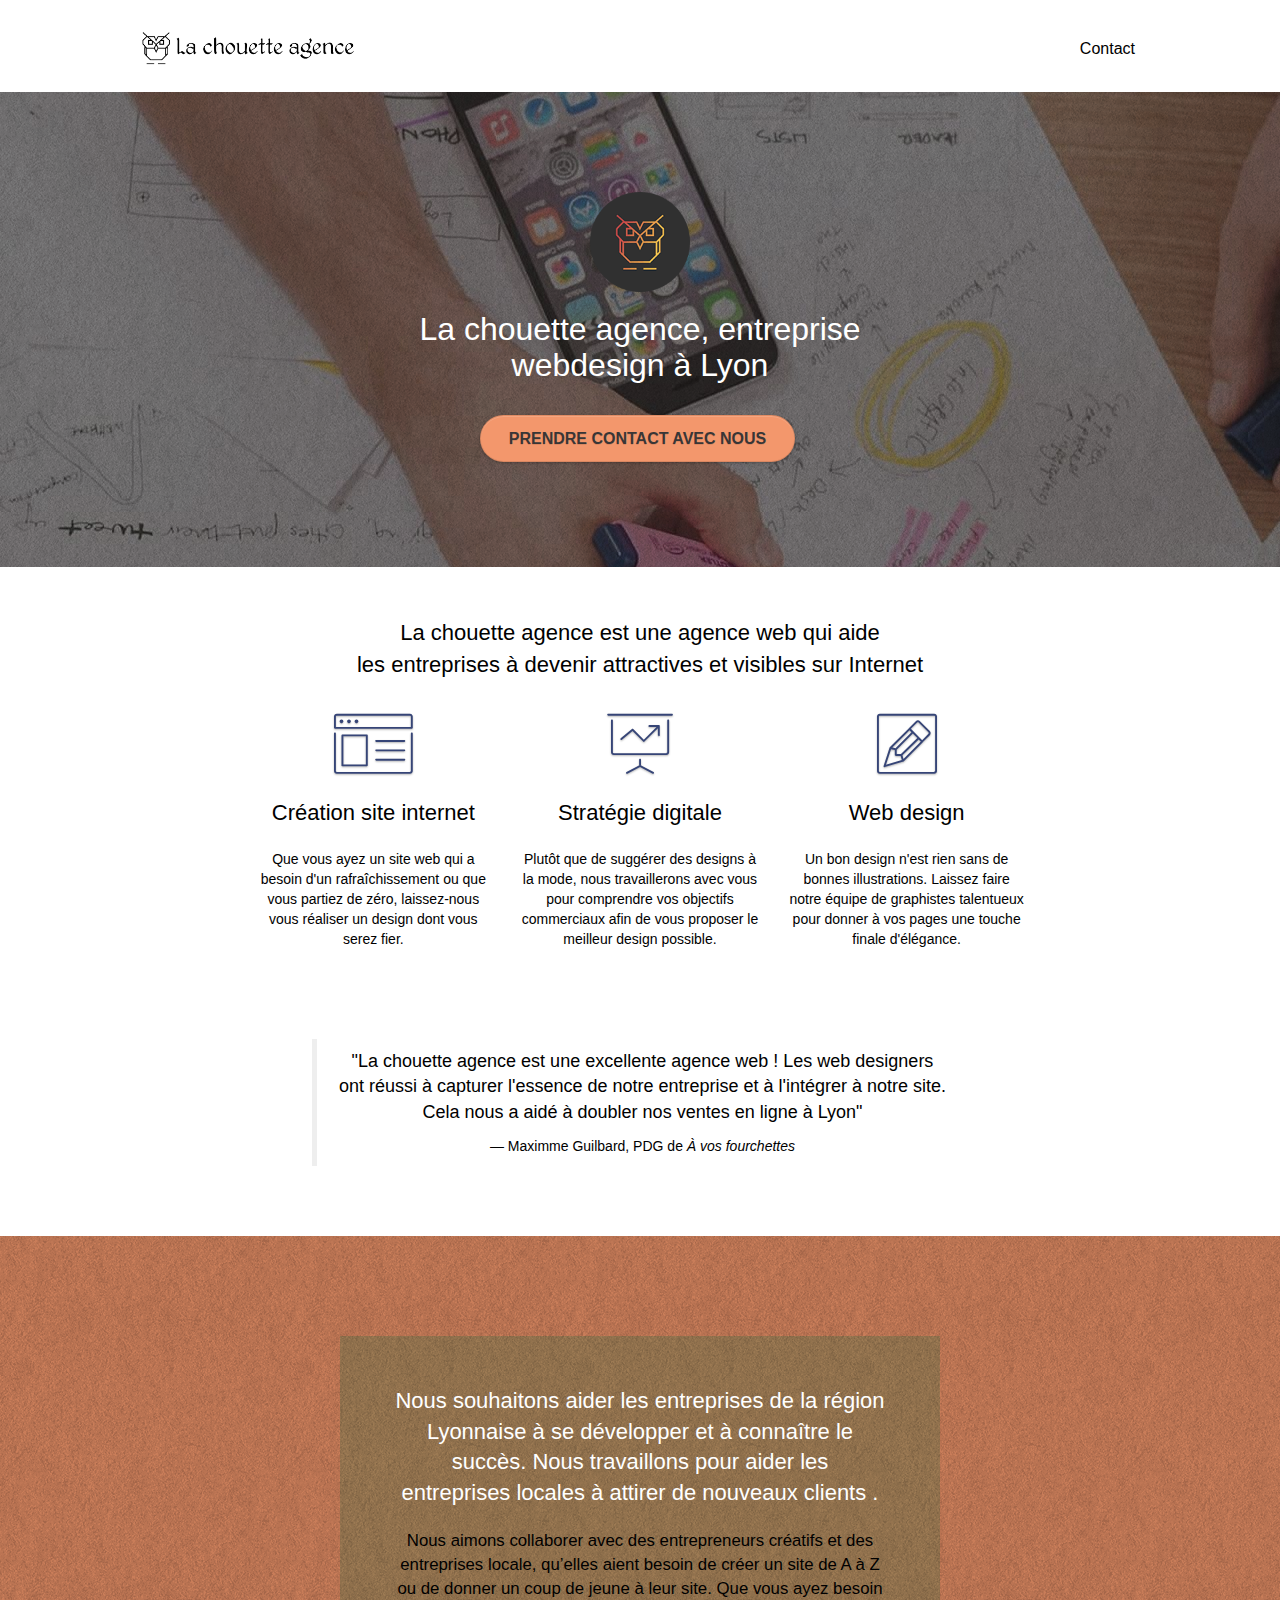
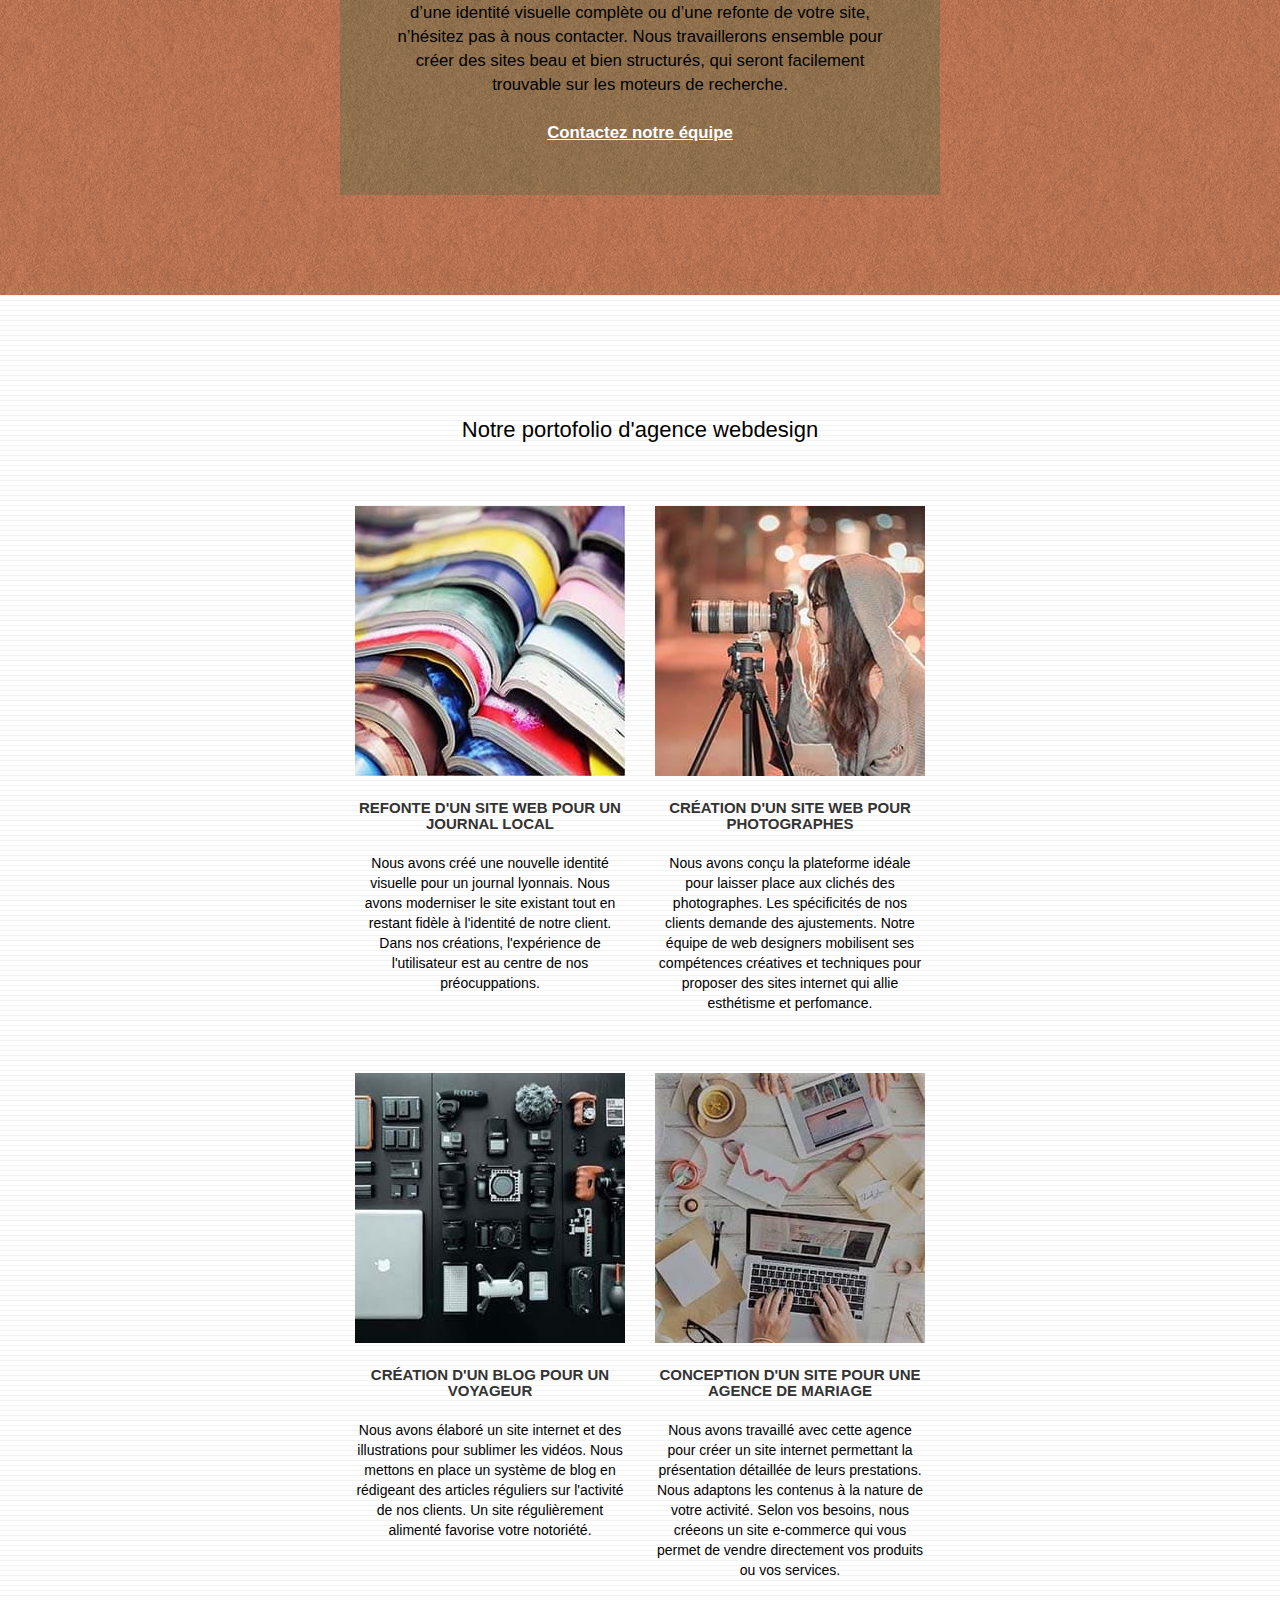
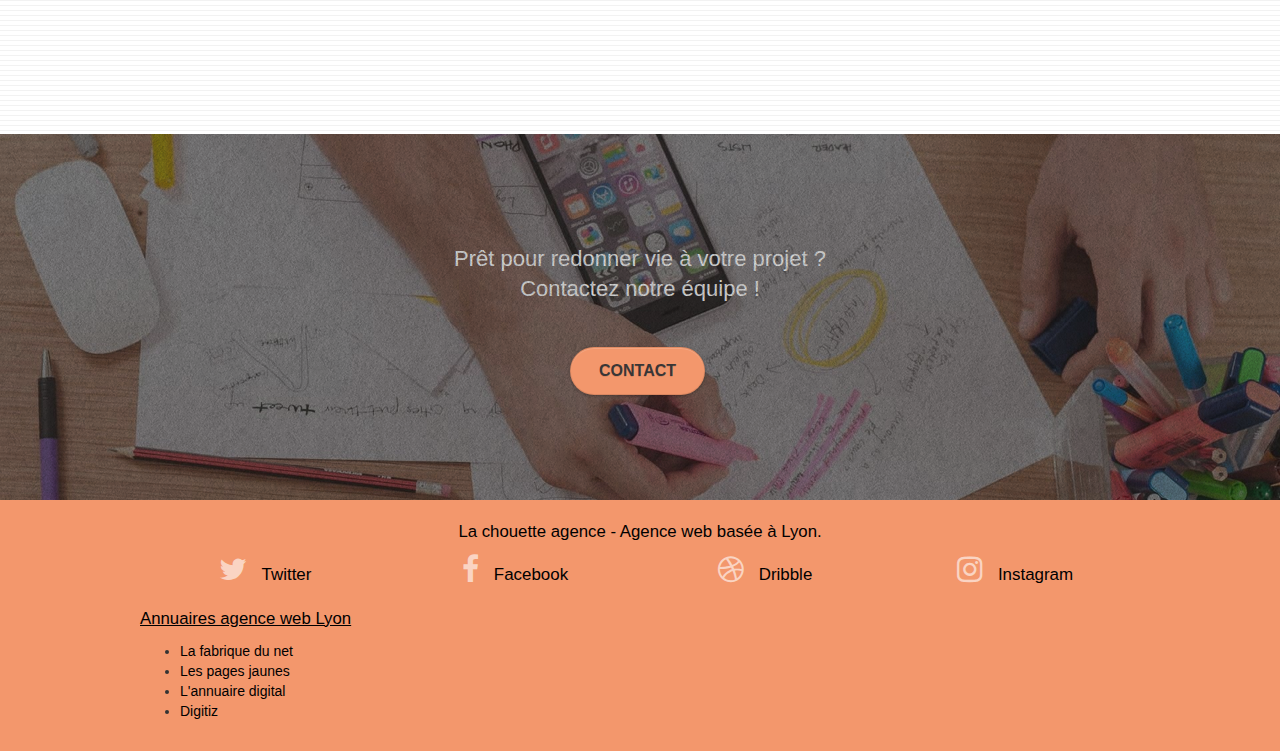
==== commit 48d75b8c: "correction coquilles liens réseaux sociaux" ====
--- a/index.html
+++ b/index.html
@@ -229,7 +229,7 @@
 					<div class="row row-no-gutters social">
 						<div class="col-sm-3">
 							<div class="text-center">
-								<a class="social" href="index.html"></a><span class="fa fa-twitter icon-md"></span>Twitter</a>
+								<a class="social" href="index.html"><span class="fa fa-twitter icon-md"></span>Twitter</a>
 							</div>
 						</div>
 						<div class="col-sm-3">
